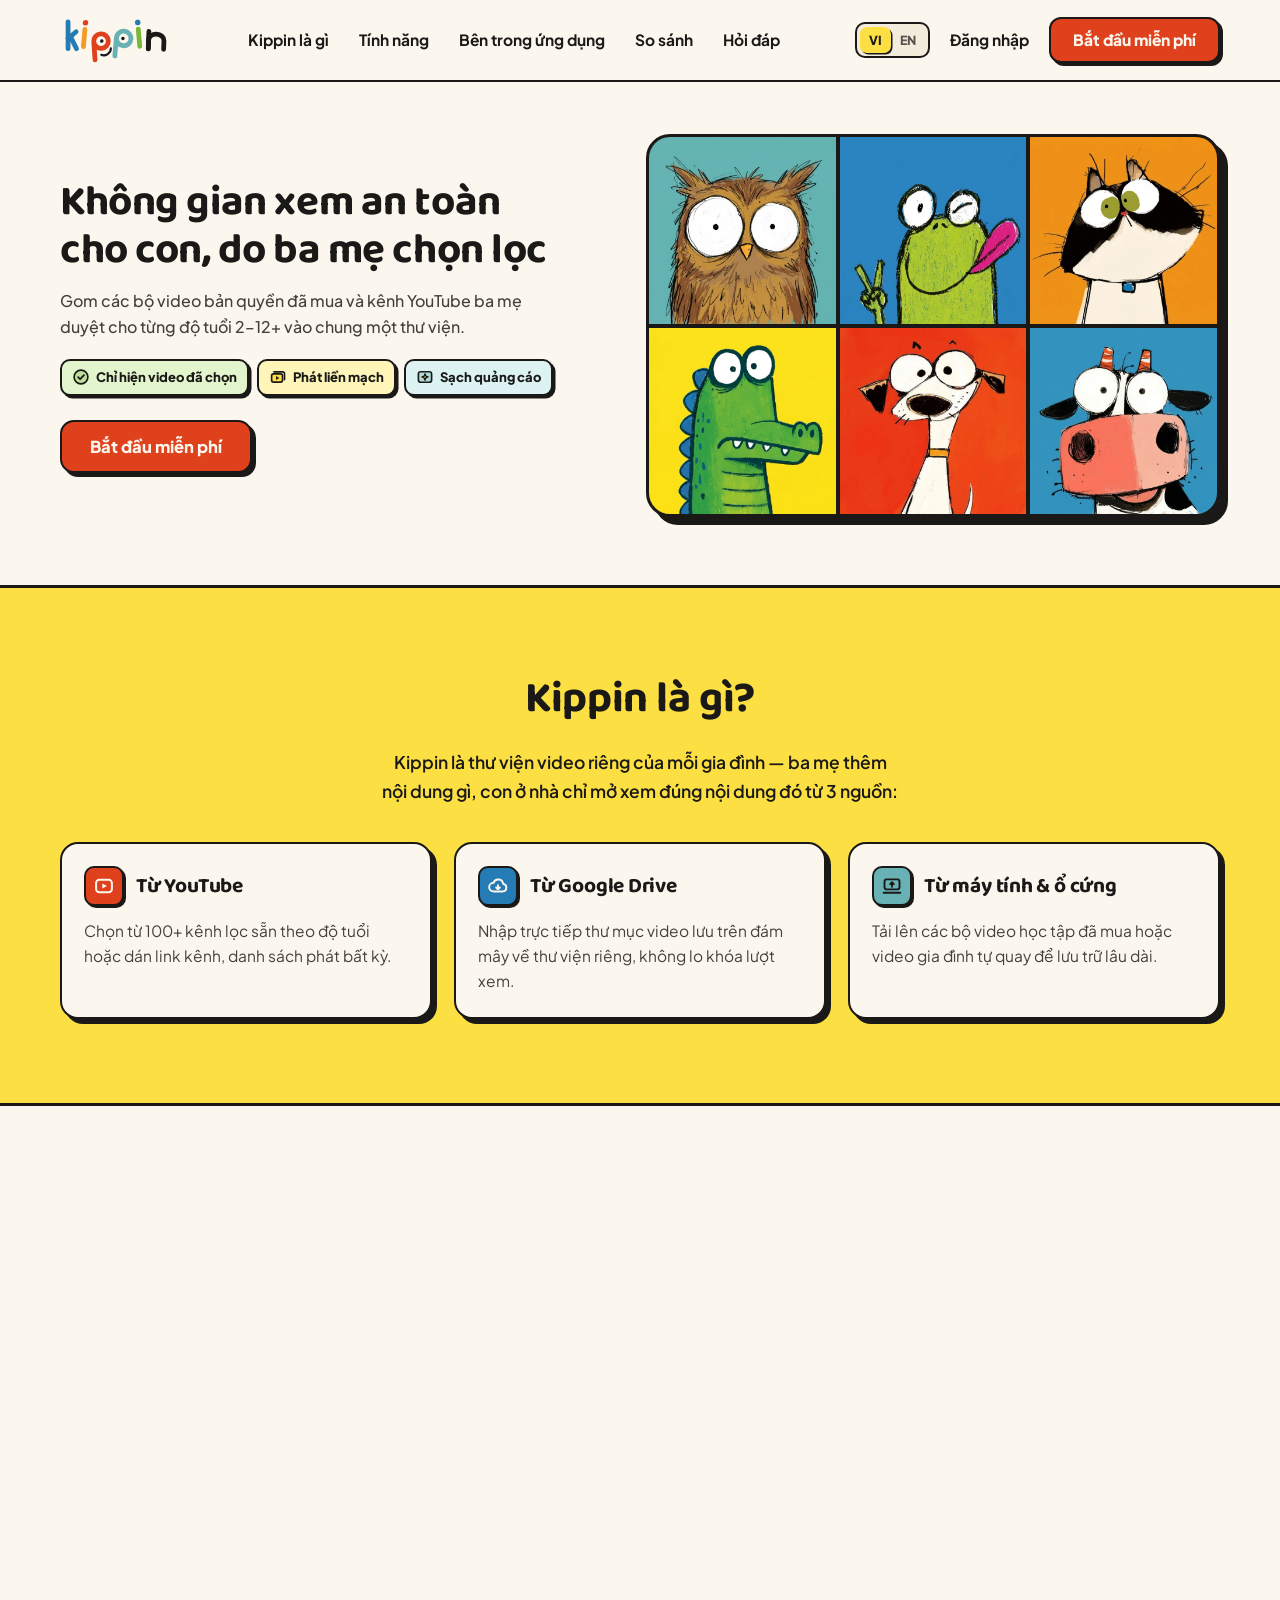
==== crayon/index.html @ aee93ea9 "feat(preview): add /crayon indie oil-pastel & gouache mascot landing exploration" ====
<!doctype html>
<html lang="vi">
<head>
  <meta charset="utf-8" />
  <meta name="viewport" content="width=device-width, initial-scale=1" />
  <title>Kippin — Không gian xem an toàn cho con, do ba mẹ chọn lọc</title>
  <meta
    name="description"
    content="Gom các bộ video bản quyền đã mua và kênh YouTube ba mẹ duyệt cho từng độ tuổi 2–12+ vào một thư viện. Chỉ hiện video đã chọn, phát liền mạch, sạch quảng cáo."
  />
  <meta name="robots" content="noindex, nofollow" />
  <link rel="icon" href="assets/favicon.ico" />
  <link rel="preconnect" href="https://fonts.googleapis.com" />
  <link rel="preconnect" href="https://fonts.gstatic.com" crossorigin />
  <link
    href="https://fonts.googleapis.com/css2?family=Baloo+2:wght@600;700;800&family=Plus+Jakarta+Sans:wght@400;500;600;700;800&display=swap"
    rel="stylesheet"
  />
  <link rel="stylesheet" href="styles.css" />
</head>
<body id="top">
  <!-- ─── Sticky Sketchbook Paper Header ─── -->
  <header class="site-header">
    <div class="container header-inner">
      <a
        href="#top"
        class="brand-link"
        data-i18n-aria="header.homeAria"
        aria-label="Trang chủ Kippin"
      >
        <svg
          xmlns="http://www.w3.org/2000/svg"
          viewBox="-30 -26 584 302"
          role="img"
          aria-label="Kippin"
          width="112"
          height="58"
        >
          <g transform="translate(0,0) rotate(0 34 125)">
            <g class="kippin-hop" style="animation-delay: 0.00s">
              <line x1="12" y1="30" x2="12" y2="170" stroke="#257BB4" stroke-width="25" stroke-linecap="round" />
              <line x1="12" y1="118" x2="54" y2="82" stroke="#257BB4" stroke-width="25" stroke-linecap="round" />
              <line x1="24" y1="106" x2="56" y2="170" stroke="#257BB4" stroke-width="25" stroke-linecap="round" />
            </g>
          </g>
          <g transform="translate(0,-10) rotate(5 96 125)">
            <g transform="translate(84,0)">
              <g class="kippin-hop" style="animation-delay: 0.09s">
                <line x1="12" y1="80" x2="12" y2="170" stroke="#F39A27" stroke-width="25" stroke-linecap="round" />
                <circle cx="12" cy="45" r="14.5" fill="#DE411B" />
              </g>
            </g>
          </g>
          <g transform="translate(0,6) rotate(-4 184 125)">
            <g transform="translate(134,0)">
              <g class="kippin-hop" style="animation-delay: 0.18s">
                <path d="M12,220L12,125A38,38 0 0 1 88,125A38,38 0 0 1 12,125" fill="none" stroke="#DE411B" stroke-width="25" stroke-linecap="round" stroke-linejoin="round" />
                <circle class="kippin-blink" cx="54" cy="125" r="9.2" fill="#1B1918" />
              </g>
            </g>
          </g>
          <g transform="translate(0,-8) rotate(5 302 125)">
            <g transform="translate(252,0)">
              <g class="kippin-hop" style="animation-delay: 0.27s">
                <path d="M12,220L12,125A38,38 0 0 1 88,125A38,38 0 0 1 12,125" fill="none" stroke="#68B2B6" stroke-width="25" stroke-linecap="round" stroke-linejoin="round" />
                <circle class="kippin-blink" cx="46" cy="125" r="9.2" fill="#1B1918" />
              </g>
            </g>
          </g>
          <g class="kippin-hop" style="animation-delay: 0.225s">
            <path d="M184.96,202.11C207.5,211.79 235.67,192.9 235.27,168.38" fill="none" stroke="#1B1918" stroke-width="11" stroke-linecap="round" stroke-linejoin="round" />
          </g>
          <g transform="translate(0,-12) rotate(-5 382 125)">
            <g transform="translate(370,0)">
              <g class="kippin-hop" style="animation-delay: 0.36s">
                <line x1="12" y1="80" x2="12" y2="170" stroke="#78B833" stroke-width="25" stroke-linecap="round" />
                <circle cx="12" cy="45" r="14.5" fill="#257BB4" />
              </g>
            </g>
          </g>
          <g transform="translate(0,2) rotate(2 472 125)">
            <g transform="translate(420,0)">
              <g class="kippin-hop" style="animation-delay: 0.45s">
                <path d="M12,170L12,125A40,33 0 0 1 92,125L92,170" fill="none" stroke="#1B1918" stroke-width="25" stroke-linecap="round" stroke-linejoin="round" />
                <line x1="12" y1="80" x2="12" y2="170" stroke="#1B1918" stroke-width="25" stroke-linecap="round" />
              </g>
            </g>
          </g>
        </svg>
      </a>

      <nav class="desktop-nav" data-i18n-aria="header.navAria" aria-label="Điều hướng chính">
        <a href="#video-showcase" data-i18n="nav.intro">Kippin là gì</a>
        <a href="#features" data-i18n="nav.features">Tính năng</a>
        <a href="#inside-app" data-i18n="nav.inside">Bên trong ứng dụng</a>
        <a href="#compare" data-i18n="nav.compare">So sánh</a>
        <a href="#faq" data-i18n="nav.faq">Hỏi đáp</a>
      </nav>

      <div class="header-actions">
        <div class="lang-switch" role="group" aria-label="Language">
          <button type="button" class="lang-btn is-active" data-lang="vi" aria-pressed="true">VI</button>
          <button type="button" class="lang-btn" data-lang="en" aria-pressed="false">EN</button>
        </div>
        <a href="https://kippin.app/login" class="header-login-link" data-route="/login" data-i18n="header.login">
          Đăng nhập
        </a>
        <a href="https://kippin.app/signup" class="btn btn-vermilion header-cta" data-route="/signup" data-i18n="header.signup">
          Bắt đầu miễn phí
        </a>
        <button
          type="button"
          class="mobile-menu-btn"
          id="mobile-menu-toggle"
          aria-expanded="false"
          aria-controls="mobile-drawer"
          data-i18n-aria="header.menuAria"
          aria-label="Mở menu điều hướng"
        >
          <svg width="26" height="26" viewBox="0 0 24 24" fill="none" stroke="currentColor" stroke-width="2.6" stroke-linecap="round">
            <line x1="4" y1="7" x2="20" y2="7" />
            <line x1="4" y1="12" x2="20" y2="12" />
            <line x1="4" y1="17" x2="20" y2="17" />
          </svg>
        </button>
      </div>
    </div>

    <div class="mobile-drawer" id="mobile-drawer" hidden>
      <nav class="mobile-nav" data-i18n-aria="header.mobileNavAria" aria-label="Menu di động">
        <a href="#video-showcase" data-i18n="nav.intro">Kippin là gì</a>
        <a href="#features" data-i18n="nav.features">Tính năng</a>
        <a href="#inside-app" data-i18n="nav.inside">Bên trong ứng dụng</a>
        <a href="#compare" data-i18n="nav.compare">So sánh</a>
        <a href="#faq" data-i18n="nav.faq">Hỏi đáp</a>
        <a href="https://kippin.app/login" data-route="/login" data-i18n="header.login">Đăng nhập</a>
        <a href="https://kippin.app/signup" class="btn btn-vermilion mobile-cta" data-route="/signup" data-i18n="header.signup">
          Bắt đầu miễn phí
        </a>
      </nav>
    </div>
  </header>

  <main>
    <!-- ─── Section 1: Indie Picture-Book Gouache & Charcoal Hero ─── -->
    <section class="hero-section">
      <div class="container hero-grid">
        <div class="hero-copy">
          <h1 data-i18n="hero.title">Không gian xem an toàn cho&nbsp;con, do ba&nbsp;mẹ chọn&nbsp;lọc</h1>
          <p class="hero-lead" data-i18n="hero.subtitle">
            Gom các bộ video bản quyền đã mua và kênh YouTube ba mẹ duyệt cho từng độ tuổi 2–12+ vào chung một thư viện.
          </p>
          <ul class="hero-guarantees" role="list">
            <li class="hero-guarantee-box pill-lime">
              <svg class="hero-guarantee-icon" width="18" height="18" viewBox="0 0 24 24" fill="none" aria-hidden="true">
                <circle cx="12" cy="12" r="9.2" fill="#78B833" fill-opacity="0.35" stroke="#1B1918" stroke-width="2.2" />
                <path d="M8.2 12.3l2.6 2.6 5.2-5.4" stroke="#1B1918" stroke-width="2.4" stroke-linecap="round" stroke-linejoin="round" />
              </svg>
              <span class="hero-guarantee-text" data-i18n="hero.g1">Chỉ hiện video đã chọn</span>
            </li>
            <li class="hero-guarantee-box pill-yellow">
              <svg class="hero-guarantee-icon" width="18" height="18" viewBox="0 0 24 24" fill="none" aria-hidden="true">
                <path d="M6.5 5.2h12a2.2 2.2 0 0 1 2.2 2.2v8.2" stroke="#1B1918" stroke-width="2.1" stroke-linecap="round" />
                <rect x="3.5" y="7.8" width="14.5" height="11" rx="2.6" fill="#FCE043" stroke="#1B1918" stroke-width="2.2" />
                <polygon points="9.4,10.7 13.8,13.3 9.4,15.9" fill="#1B1918" />
              </svg>
              <span class="hero-guarantee-text" data-i18n="hero.g2">Phát liền mạch</span>
            </li>
            <li class="hero-guarantee-box pill-teal">
              <svg class="hero-guarantee-icon" width="18" height="18" viewBox="0 0 24 24" fill="none" aria-hidden="true">
                <rect x="3.2" y="5" width="17.6" height="14" rx="3" fill="#68B2B6" fill-opacity="0.38" stroke="#1B1918" stroke-width="2.2" />
                <path d="M12 7.8l1.15 2.95 2.95 1.15-2.95 1.15L12 16.2l-1.15-2.95L7.9 12l2.95-1.15z" fill="#FCE043" stroke="#1B1918" stroke-width="1.8" stroke-linejoin="round" />
              </svg>
              <span class="hero-guarantee-text" data-i18n="hero.g3">Sạch quảng cáo</span>
            </li>
          </ul>
          <div class="hero-cta-row">
            <a href="https://kippin.app/signup" class="btn btn-vermilion btn-lg" data-route="/signup" data-i18n="hero.primaryCta">
              Bắt đầu miễn phí
            </a>
          </div>
        </div>

        <div class="hero-mosaic-wrap">
          <div class="hero-mosaic" role="img" aria-label="Sáu nhân vật thú ngộ nghĩnh gồm cú, ếch, mèo, cá sấu, chó và bò vẽ nét sáp dầu trên các ô màu gouache rực rỡ" data-i18n-aria="hero.imgAlt">
            <div class="mosaic-cell cell-teal">
              <img src="assets/hero-6-owl.webp" alt="" width="640" height="640" decoding="async" />
            </div>
            <div class="mosaic-cell cell-cobalt">
              <img src="assets/hero-3-frog.webp" alt="" width="640" height="640" fetchpriority="high" decoding="async" />
            </div>
            <div class="mosaic-cell cell-orange">
              <img src="assets/hero-2-cat.webp" alt="" width="640" height="640" decoding="async" />
            </div>
            <div class="mosaic-cell cell-yellow">
              <img src="assets/hero-1-croc.webp" alt="" width="640" height="640" fetchpriority="high" decoding="async" />
            </div>
            <div class="mosaic-cell cell-vermilion">
              <img src="assets/hero-4-dog.webp" alt="" width="640" height="640" decoding="async" />
            </div>
            <div class="mosaic-cell cell-cerulean">
              <img src="assets/hero-5-cow.webp" alt="" width="640" height="640" decoding="async" />
            </div>
          </div>
        </div>
      </div>
    </section>

    <!-- ─── Section 2: "Kippin là gì?" (Canary Gouache Poster Band #FCE043 + 3 Input Sources) ─── -->
    <section class="showcase-band" id="video-showcase">
      <div class="container">
        <div class="what-block">
          <div class="what-header">
            <h2 class="what-heading" data-i18n="what.title">Kippin là gì?</h2>
            <p class="what-lead" data-i18n="what.lead">
              Kippin là thư viện video riêng của mỗi gia đình — ba mẹ thêm nội dung gì, con ở nhà chỉ mở xem đúng nội dung đó từ 3 nguồn:
            </p>
          </div>

          <div class="what-sources-grid">
            <article class="what-source-card">
              <div class="what-source-head">
                <span class="what-source-icon icon-vermilion" aria-hidden="true">
                  <svg width="20" height="20" viewBox="0 0 24 24" fill="none" stroke="currentColor" stroke-width="2.4" stroke-linecap="round" stroke-linejoin="round">
                    <rect x="2.5" y="4.5" width="19" height="15" rx="4" />
                    <polygon points="10 9 15.5 12 10 15" fill="currentColor" stroke="none" />
                  </svg>
                </span>
                <h3 data-i18n="what.s1Title">Từ YouTube</h3>
              </div>
              <p data-i18n="what.s1Body">
                Chọn từ 100+ kênh lọc sẵn theo độ tuổi hoặc dán link kênh, danh sách phát bất kỳ.
              </p>
            </article>

            <article class="what-source-card">
              <div class="what-source-head">
                <span class="what-source-icon icon-cobalt" aria-hidden="true">
                  <svg width="20" height="20" viewBox="0 0 24 24" fill="none" stroke="currentColor" stroke-width="2.3" stroke-linecap="round" stroke-linejoin="round">
                    <path d="M6.5 18.5h11a4.5 4.5 0 0 0 .7-8.94A6 6 0 0 0 6.6 8.2 4.5 4.5 0 0 0 6.5 18.5z" />
                    <path d="M12 11v5m0 0-2.2-2.2M12 16l2.2-2.2" />
                  </svg>
                </span>
                <h3 data-i18n="what.s2Title">Từ Google Drive</h3>
              </div>
              <p data-i18n="what.s2Body">
                Nhập trực tiếp thư mục video lưu trên đám mây về thư viện riêng, không lo khóa lượt xem.
              </p>
            </article>

            <article class="what-source-card">
              <div class="what-source-head">
                <span class="what-source-icon icon-teal" aria-hidden="true">
                  <svg width="20" height="20" viewBox="0 0 24 24" fill="none" stroke="currentColor" stroke-width="2.3" stroke-linecap="round" stroke-linejoin="round">
                    <rect x="3" y="4" width="18" height="12" rx="2.5" />
                    <line x1="2" y1="20" x2="22" y2="20" />
                    <path d="M12 13V7.5m0 0-2.2 2.2M12 7.5l2.2 2.2" />
                  </svg>
                </span>
                <h3 data-i18n="what.s3Title">Từ máy tính &amp; ổ cứng</h3>
              </div>
              <p data-i18n="what.s3Body">
                Tải lên các bộ video học tập đã mua hoặc video gia đình tự quay để lưu trữ lâu dài.
              </p>
            </article>
          </div>
        </div>
      </div>
    </section>

    <!-- ─── Section 3: 3 Core Capability Pillars (100% Crayon/Gouache Mascot Scenes — Zero Real-Person Photos) ─── -->
    <section class="features-world deferred-section" id="features">
      <div class="container">
        <div class="section-intro">
          <h2 data-i18n="features.heading">Cách Kippin vận hành mỗi ngày</h2>
          <p data-i18n="features.subheading">
            Tổ chức gọn một lần cho ba mẹ, mở xem đơn giản cho con.
          </p>
        </div>

        <!-- Row 1: Unified Season/Episode Library + Seamless Series Playback + Folder Sharing -->
        <div class="z-row">
          <div class="z-copy">
            <span class="feature-num stamp-teal" aria-hidden="true">01</span>
            <h3 data-i18n="features.r1Title">Tự động xếp theo Mùa, Tập và phát liền mạch từng bộ</h3>
            <p data-i18n="features.r1Body">
              Video từ cả ba nguồn được gom vào thư viện riêng có ảnh bìa, chia rõ từng bộ theo Mùa và Tập để tự mở bài kế tiếp và nhớ vị trí đang xem dở. Ba mẹ cũng có thể chia sẻ riêng từng thư mục cho người thân hoặc gia đình bạn bè qua liên kết.
            </p>
          </div>
          <div class="z-visual">
            <div class="crayon-frame tilt-left frame-teal">
              <img
                src="assets/feat-1-series.webp"
                alt="Minh họa cá sấu xanh và mèo nhị thể xếp gọn các cuốn băng tập phim màu sắc theo thứ tự trên nền xanh ngọc"
                data-i18n-alt="features.r1Alt"
                width="1000"
                height="750"
                loading="lazy"
                decoding="async"
              />
            </div>
          </div>
        </div>

        <!-- Row 2: Standalone Smart TV & iPad App -->
        <div class="z-row z-row-reverse">
          <div class="z-copy">
            <span class="feature-num stamp-orange" aria-hidden="true">02</span>
            <h3 data-i18n="features.r2Title">Ứng dụng độc lập trên Smart TV để con tự mở ở nhà</h3>
            <p data-i18n="features.r2Body">
              Cài trực tiếp trên Android TV, Google TV và iPad để con ngồi xa chọn tập bằng điều khiển. Không dùng chung ứng dụng YouTube người lớn, không cần ông bà mở máy tính hộ.
            </p>
          </div>
          <div class="z-visual">
            <div class="crayon-frame tilt-right frame-orange">
              <img
                src="assets/feat-2-smart-tv.webp"
                alt="Minh họa chú chó tai cụp và ếch xanh ngồi trên ghế sofa bấm điều khiển mở chương trình tên lửa vũ trụ trên Smart TV màn hình phẳng"
                data-i18n-alt="features.r2Alt"
                width="1000"
                height="750"
                loading="lazy"
                decoding="async"
              />
            </div>
          </div>
        </div>

        <!-- Row 3: Separate Age-Matched Profiles & Remote Watch Log -->
        <div class="z-row">
          <div class="z-copy">
            <span class="feature-num stamp-yellow" aria-hidden="true">03</span>
            <h3 data-i18n="features.r3Title">Tách hồ sơ theo độ tuổi và xem nhật ký từ xa</h3>
            <p data-i18n="features.r3Body">
              Mỗi anh chị em có hồ sơ riêng, chỉ hiển thị đúng kênh và bộ video được gán. Phụ huynh khóa cài đặt bằng mã PIN và xem lịch sử từng tập con đã mở ngay trên điện thoại.
            </p>
          </div>
          <div class="z-visual">
            <div class="crayon-frame tilt-left frame-yellow">
              <img
                src="assets/feat-3-profiles.webp"
                alt="Minh họa bò sữa, mèo nhị thể và cú nhỏ ở các lứa tuổi khác nhau cầm bảng hồ sơ riêng trên nền vàng chanh"
                data-i18n-alt="features.r3Alt"
                width="1000"
                height="750"
                loading="lazy"
                decoding="async"
              />
            </div>
          </div>
        </div>
      </div>
    </section>

    <!-- ─── Section 4: "Bên trong ứng dụng Kippin" (6 Real Bilingual UI Screens + Click-to-Zoom Lightbox Gallery) ─── -->
    <section class="inside-world deferred-section" id="inside-app">
      <div class="container inside-header">
        <h2 data-i18n="inside.heading">Bên trong ứng dụng Kippin</h2>
        <p data-i18n="inside.subheading">
          Bấm vào từng ảnh để phóng to giao diện dành cho con và trang quản lý của ba mẹ.
        </p>
      </div>

      <div class="inside-grid" role="group" aria-label="Hình ảnh giao diện thực tế bên trong ứng dụng Kippin" data-i18n-aria="inside.galleryAria">
        <!-- Screen 1: Kid's Home -->
        <figure class="app-shot">
          <button type="button" class="app-shot-btn" data-gallery-open="0" data-i18n-aria="inside.s1OpenAria" aria-label="Phóng to ảnh Trang chủ của con">
            <img
              src="assets/vi/screen-1.webp"
              data-ui-screen="1"
              alt="Trang chủ của con với các kênh đã duyệt và 4 video đang xem dở trong mục Xem tiếp"
              data-i18n-alt="inside.s1Alt"
              width="1440"
              height="900"
              loading="lazy"
              decoding="async"
            />
            <span class="shot-zoom-pill" aria-hidden="true">
              <svg width="16" height="16" viewBox="0 0 24 24" fill="none" stroke="currentColor" stroke-width="2.6" stroke-linecap="round" stroke-linejoin="round">
                <circle cx="11" cy="11" r="7" />
                <line x1="21" y1="21" x2="16.65" y2="16.65" />
                <line x1="11" y1="8" x2="11" y2="14" />
                <line x1="8" y1="11" x2="14" y2="11" />
              </svg>
            </span>
          </button>
          <figcaption data-i18n="inside.s1Cap">Trang chủ của con — Kênh đã duyệt và mục Xem tiếp</figcaption>
        </figure>

        <!-- Screen 2: Parent Manage Channels -->
        <figure class="app-shot">
          <button type="button" class="app-shot-btn" data-gallery-open="1" data-i18n-aria="inside.s2OpenAria" aria-label="Phóng to ảnh Quản lý kênh">
            <img
              src="assets/vi/screen-2.webp"
              data-ui-screen="2"
              alt="Trang Quản lý kênh hiển thị chung các bộ video tải lên, nút Chia sẻ thư mục, kênh YouTube và hồ sơ từng bé"
              data-i18n-alt="inside.s2Alt"
              width="1440"
              height="900"
              loading="lazy"
              decoding="async"
            />
            <span class="shot-zoom-pill" aria-hidden="true">
              <svg width="16" height="16" viewBox="0 0 24 24" fill="none" stroke="currentColor" stroke-width="2.6" stroke-linecap="round" stroke-linejoin="round">
                <circle cx="11" cy="11" r="7" />
                <line x1="21" y1="21" x2="16.65" y2="16.65" />
                <line x1="11" y1="8" x2="11" y2="14" />
                <line x1="8" y1="11" x2="14" y2="11" />
              </svg>
            </span>
          </button>
          <figcaption data-i18n="inside.s2Cap">Quản lý kênh — Quản lý bộ video tải lên, kênh YouTube và chia sẻ thư mục</figcaption>
        </figure>

        <!-- Screen 3: Clean 2-Column Series Player -->
        <figure class="app-shot">
          <button type="button" class="app-shot-btn" data-gallery-open="2" data-i18n-aria="inside.s3OpenAria" aria-label="Phóng to ảnh Trình phát video theo tập">
            <img
              src="assets/vi/screen-3.webp"
              data-ui-screen="3"
              alt="Trình phát video 2 cột hiển thị đếm ngược chuyển sang Tập 02 và danh sách Tập 02 đến Tập 06 cùng bộ ở cột bên phải"
              data-i18n-alt="inside.s3Alt"
              width="1440"
              height="900"
              loading="lazy"
              decoding="async"
            />
            <span class="shot-zoom-pill" aria-hidden="true">
              <svg width="16" height="16" viewBox="0 0 24 24" fill="none" stroke="currentColor" stroke-width="2.6" stroke-linecap="round" stroke-linejoin="round">
                <circle cx="11" cy="11" r="7" />
                <line x1="21" y1="21" x2="16.65" y2="16.65" />
                <line x1="11" y1="8" x2="11" y2="14" />
                <line x1="8" y1="11" x2="14" y2="11" />
              </svg>
            </span>
          </button>
          <figcaption data-i18n="inside.s3Cap">Trình phát video — Tự mở tập kế tiếp cùng bộ, không gợi ý kênh lạ</figcaption>
        </figure>

        <!-- Screen 4: Multi-Age Profile Switcher + Parent PIN -->
        <figure class="app-shot">
          <button type="button" class="app-shot-btn" data-gallery-open="3" data-i18n-aria="inside.s4OpenAria" aria-label="Phóng to ảnh Màn hình chọn hồ sơ">
            <img
              src="assets/vi/screen-4.webp"
              data-ui-screen="4"
              alt="Màn hình chọn hồ sơ riêng theo từng độ tuổi 4t, 7t, 10t, 12t và mục Phụ huynh có khóa PIN"
              data-i18n-alt="inside.s4Alt"
              width="1440"
              height="900"
              loading="lazy"
              decoding="async"
            />
            <span class="shot-zoom-pill" aria-hidden="true">
              <svg width="16" height="16" viewBox="0 0 24 24" fill="none" stroke="currentColor" stroke-width="2.6" stroke-linecap="round" stroke-linejoin="round">
                <circle cx="11" cy="11" r="7" />
                <line x1="21" y1="21" x2="16.65" y2="16.65" />
                <line x1="11" y1="8" x2="11" y2="14" />
                <line x1="8" y1="11" x2="14" y2="11" />
              </svg>
            </span>
          </button>
          <figcaption data-i18n="inside.s4Cap">Chọn hồ sơ — Tách riêng nội dung theo tuổi, khóa cài đặt bằng PIN</figcaption>
        </figure>

        <!-- Screen 5: 100+ Curated Channels & Paste YouTube URL -->
        <figure class="app-shot">
          <button type="button" class="app-shot-btn" data-gallery-open="4" data-i18n-aria="inside.s5OpenAria" aria-label="Phóng to ảnh Thêm kênh từ danh mục gợi ý">
            <img
              src="assets/vi/screen-5.webp"
              data-ui-screen="5"
              alt="Giao diện Thêm kênh với danh mục 108 kênh thiếu nhi chọn lọc theo độ tuổi 2–4, 5–7, 8–10, 11+ và ô dán link YouTube"
              data-i18n-alt="inside.s5Alt"
              width="1440"
              height="900"
              loading="lazy"
              decoding="async"
            />
            <span class="shot-zoom-pill" aria-hidden="true">
              <svg width="16" height="16" viewBox="0 0 24 24" fill="none" stroke="currentColor" stroke-width="2.6" stroke-linecap="round" stroke-linejoin="round">
                <circle cx="11" cy="11" r="7" />
                <line x1="21" y1="21" x2="16.65" y2="16.65" />
                <line x1="11" y1="8" x2="11" y2="14" />
                <line x1="8" y1="11" x2="14" y2="11" />
              </svg>
            </span>
          </button>
          <figcaption data-i18n="inside.s5Cap">Thêm kênh — Chọn từ 100+ kênh gợi ý theo tuổi hoặc dán link YouTube</figcaption>
        </figure>

        <!-- Screen 6: Parent Watch Activity Log -->
        <figure class="app-shot">
          <button type="button" class="app-shot-btn" data-gallery-open="5" data-i18n-aria="inside.s6OpenAria" aria-label="Phóng to ảnh Nhật ký xem video">
            <img
              src="assets/vi/screen-6.webp"
              data-ui-screen="6"
              alt="Nhật ký xem video chi tiết từng tập phim và thời lượng xem của mỗi hồ sơ con"
              data-i18n-alt="inside.s6Alt"
              width="1440"
              height="900"
              loading="lazy"
              decoding="async"
            />
            <span class="shot-zoom-pill" aria-hidden="true">
              <svg width="16" height="16" viewBox="0 0 24 24" fill="none" stroke="currentColor" stroke-width="2.6" stroke-linecap="round" stroke-linejoin="round">
                <circle cx="11" cy="11" r="7" />
                <line x1="21" y1="21" x2="16.65" y2="16.65" />
                <line x1="11" y1="8" x2="11" y2="14" />
                <line x1="8" y1="11" x2="14" y2="11" />
              </svg>
            </span>
          </button>
          <figcaption data-i18n="inside.s6Cap">Nhật ký xem — Theo dõi từng tập và thời lượng xem của mỗi con</figcaption>
        </figure>
      </div>
    </section>

    <!-- ─── Section 5: 3-Column Comparison (Kippin vs YouTube thường vs Google Drive) ─── -->
    <section class="compare-world deferred-section" id="compare">
      <div class="container">
        <div class="section-intro">
          <h2 id="compare-heading" data-i18n="compare.heading">Kippin khác gì so với YouTube và Google Drive?</h2>
          <p data-i18n="compare.subheading">
            Kết hợp danh mục kênh chọn lọc từ YouTube với kho lưu trữ bộ video bản quyền của gia đình trong một ứng dụng duy nhất.
          </p>
        </div>

        <div
          class="compare-card"
          tabindex="0"
          role="region"
          aria-labelledby="compare-heading"
        >
          <table class="compare-table" id="compare-table">
            <thead>
              <tr>
                <th scope="col" data-i18n="compare.colFeature">Nhu cầu thực tế</th>
                <th scope="col" class="col-kippin">Kippin</th>
                <th scope="col" data-i18n="compare.colYt">YouTube thường</th>
                <th scope="col" data-i18n="compare.colDrive">Mở từ Google Drive</th>
              </tr>
            </thead>
            <tbody>
              <tr>
                <th scope="row" data-i18n="compare.r1Label">Gom kênh YouTube &amp; bộ video bản quyền đã mua</th>
                <td class="col-kippin">
                  <div class="kippin-cell">
                    <span class="check-dot" aria-hidden="true">✓</span>
                    <span data-i18n="compare.r1Kippin">Chung một thư viện video có ảnh bìa trực quan</span>
                  </div>
                </td>
                <td data-i18n="compare.r1Yt">Không tải được bộ video bản quyền lên dùng riêng</td>
                <td data-i18n="compare.r1Drive">Chỉ mở file lưu sẵn, không gom được kênh YouTube</td>
              </tr>
              <tr>
                <th scope="row" data-i18n="compare.r2Label">Phát các bộ video bản quyền đã mua</th>
                <td class="col-kippin">
                  <div class="kippin-cell">
                    <span class="check-dot" aria-hidden="true">✓</span>
                    <span data-i18n="compare.r2Kippin">Từng bộ chia Mùa/Tập, không nghẽn lượt xem, chia sẻ thư mục qua liên kết</span>
                  </div>
                </td>
                <td data-i18n="compare.r2Yt">Không có thư viện lưu trữ riêng cho gia đình</td>
                <td data-i18n="compare.r2Drive">Tên file rời rạc khó chọn; hay báo lỗi vượt quá lượt xem</td>
              </tr>
              <tr>
                <th scope="row" data-i18n="compare.r3Label">Kiểm soát thuật toán, Shorts &amp; Quảng cáo</th>
                <td class="col-kippin">
                  <div class="kippin-cell">
                    <span class="check-dot" aria-hidden="true">✓</span>
                    <span data-i18n="compare.r3Kippin">100% kênh ba mẹ duyệt (100+ kênh 2–12+ tuổi), 0 Shorts, 0 quảng cáo</span>
                  </div>
                </td>
                <td data-i18n="compare.r3Yt">Tự gợi ý kênh lạ, luồng lướt Shorts liên tục &amp; chèn quảng cáo</td>
                <td data-i18n="compare.r3Drive">Không quảng cáo nhưng không có thư viện kênh theo độ tuổi</td>
              </tr>
              <tr>
                <th scope="row" data-i18n="compare.r4Label">Giữ mạch tập dài kỳ</th>
                <td class="col-kippin">
                  <div class="kippin-cell">
                    <span class="check-dot" aria-hidden="true">✓</span>
                    <span data-i18n="compare.r4Kippin">Tự chuyển đúng tập kế tiếp cùng bộ &amp; nhớ chính xác đoạn xem dở</span>
                  </div>
                </td>
                <td data-i18n="compare.r4Yt">Dễ tự chuyển sang kênh khác ngoài bộ đang học</td>
                <td data-i18n="compare.r4Drive">Hết 1 file là dừng, không nhớ vị trí đang xem dở</td>
              </tr>
              <tr>
                <th scope="row" data-i18n="compare.r5Label">Xem trên Smart TV phòng khách</th>
                <td class="col-kippin">
                  <div class="kippin-cell">
                    <span class="check-dot" aria-hidden="true">✓</span>
                    <span data-i18n="compare.r5Kippin">App Smart TV độc lập, bấm dễ bằng remote, không cần đăng nhập Google</span>
                  </div>
                </td>
                <td data-i18n="compare.r5Yt">Dùng chung app người lớn (Google đã ngừng app TV riêng từ 07/2024)</td>
                <td data-i18n="compare.r5Drive">Không có thư viện chọn tập cho trẻ trên TV</td>
              </tr>
            </tbody>
          </table>
        </div>
      </div>
    </section>

    <!-- ─── Section 6: Cobalt Gouache Trust & Safety Band (#257BB4) ─── -->
    <section class="cobalt-band deferred-section" id="safety-band">
      <div class="container">
        <h2 data-i18n="safety.heading">An tâm trọn vẹn trong từng khung hình</h2>
        <p class="cobalt-sub" data-i18n="safety.subheading">
          Không quảng cáo ẩn, không bán dữ liệu hành vi, không thuật toán kéo dài giờ xem.
        </p>

        <div class="seals-row">
          <div class="seal-badge">
            <div class="seal-inner seal-yellow">
              <strong class="seal-big" data-i18n="safety.s1Big">100%</strong>
              <span class="seal-label" data-i18n="safety.s1Label">Nội dung ba mẹ chọn</span>
            </div>
          </div>
          <div class="seal-badge">
            <div class="seal-inner seal-orange">
              <strong class="seal-big" data-i18n="safety.s2Big">0</strong>
              <span class="seal-label" data-i18n="safety.s2Label">Video ngắn Shorts</span>
            </div>
          </div>
          <div class="seal-badge">
            <div class="seal-inner seal-teal">
              <strong class="seal-big" data-i18n="safety.s3Big">0</strong>
              <span class="seal-label" data-i18n="safety.s3Label">Quảng cáo xen ngang</span>
            </div>
          </div>
          <div class="seal-badge">
            <div class="seal-inner seal-vermilion">
              <strong class="seal-big" data-i18n="safety.s4Big">0</strong>
              <span class="seal-label" data-i18n="safety.s4Label">Gợi ý từ kênh lạ</span>
            </div>
          </div>
        </div>
      </div>
    </section>

    <!-- ─── Section 7: Concise Parent FAQ Accordion (6 Pain-Point FAQs) ─── -->
    <section class="faq-world deferred-section" id="faq">
      <div class="container faq-container">
        <h2 data-i18n="faq.heading">Câu hỏi thường gặp</h2>

        <div class="faq-list">
          <details class="faq-item" name="kippin-faq" open>
            <summary>
              <span data-i18n="faq.q1">Ba mẹ thêm nội dung cho con bằng những cách nào?</span>
              <span class="faq-chevron-pill" aria-hidden="true">
                <svg class="faq-chevron" width="18" height="18" viewBox="0 0 24 24" fill="none" stroke="currentColor" stroke-width="2.8" stroke-linecap="round" stroke-linejoin="round"><polyline points="6 9 12 15 18 9" /></svg>
              </span>
            </summary>
            <div class="faq-answer">
              <p data-i18n="faq.a1">
                Có 3 nguồn: chọn từ 100+ kênh YouTube lọc sẵn theo tuổi (hoặc dán link kênh, danh sách phát bất kỳ), nhập thư mục video từ Google Drive, hoặc tải file trực tiếp từ máy tính và ổ cứng.
              </p>
            </div>
          </details>

          <details class="faq-item" name="kippin-faq">
            <summary>
              <span data-i18n="faq.q2">Đưa bộ video bản quyền đang lưu trên Google Drive lên Kippin có lợi gì?</span>
              <span class="faq-chevron-pill" aria-hidden="true">
                <svg class="faq-chevron" width="18" height="18" viewBox="0 0 24 24" fill="none" stroke="currentColor" stroke-width="2.8" stroke-linecap="round" stroke-linejoin="round"><polyline points="6 9 12 15 18 9" /></svg>
              </span>
            </summary>
            <div class="faq-answer">
              <p data-i18n="faq.a2">
                Các file rời rạc được gom thành từng bộ có ảnh bìa chia theo Mùa và Tập, tự mở tập tiếp theo, nhớ vị trí xem dở và phát trên Smart TV không bị khóa lượt xem. Ba mẹ cũng có thể chia sẻ riêng từng thư mục cho người thân hoặc gia đình bạn bè qua liên kết.
              </p>
            </div>
          </details>

          <details class="faq-item" name="kippin-faq">
            <summary>
              <span data-i18n="faq.q3">Con lớn 8–12+ tuổi có kênh phù hợp không hay chỉ dành cho bé mầm non?</span>
              <span class="faq-chevron-pill" aria-hidden="true">
                <svg class="faq-chevron" width="18" height="18" viewBox="0 0 24 24" fill="none" stroke="currentColor" stroke-width="2.8" stroke-linecap="round" stroke-linejoin="round"><polyline points="6 9 12 15 18 9" /></svg>
              </span>
            </summary>
            <div class="faq-answer">
              <p data-i18n="faq.a3">
                Danh mục gợi ý có nhóm riêng cho lứa tuổi 8–10 và 11+ với nhiều kênh khoa học, vũ trụ, lịch sử, toán và hội họa như TED-Ed, Kurzgesagt, Mark Rober, Nat Geo Kids, SciShow Kids, Art for Kids Hub, VTV7... cùng bất kỳ kênh chuyên sâu nào ba mẹ tự dán link thêm.
              </p>
            </div>
          </details>

          <details class="faq-item" name="kippin-faq">
            <summary>
              <span data-i18n="faq.q4">Vì sao con dễ dừng xem đúng giờ hơn so với khi mở YouTube thường?</span>
              <span class="faq-chevron-pill" aria-hidden="true">
                <svg class="faq-chevron" width="18" height="18" viewBox="0 0 24 24" fill="none" stroke="currentColor" stroke-width="2.8" stroke-linecap="round" stroke-linejoin="round"><polyline points="6 9 12 15 18 9" /></svg>
              </span>
            </summary>
            <div class="faq-answer">
              <p data-i18n="faq.a4">
                Kippin loại bỏ luồng lướt Shorts vô tận, quảng cáo chen ngang và các đề xuất giật gân cuối video — chỉ giữ mạch tập trong bộ đang xem nên con không bị cuốn sang hàng chục video ngoài ý muốn.
              </p>
            </div>
          </details>

          <details class="faq-item" name="kippin-faq">
            <summary>
              <span data-i18n="faq.q5">Mở Kippin trên Smart TV phòng khách như thế nào?</span>
              <span class="faq-chevron-pill" aria-hidden="true">
                <svg class="faq-chevron" width="18" height="18" viewBox="0 0 24 24" fill="none" stroke="currentColor" stroke-width="2.8" stroke-linecap="round" stroke-linejoin="round"><polyline points="6 9 12 15 18 9" /></svg>
              </span>
            </summary>
            <div class="faq-answer">
              <p data-i18n="faq.a5">
                Ba mẹ tải ứng dụng Kippin trên Android TV hoặc Google TV (Sony, TCL, Xiaomi, Casper, Chromecast) rồi liên kết nhanh bằng điện thoại — thư viện video của từng con sẽ đồng bộ lên TV mà không cần đăng nhập tài khoản Google cá nhân.
              </p>
            </div>
          </details>

          <details class="faq-item" name="kippin-faq">
            <summary>
              <span data-i18n="faq.q6">Con có tự tìm kiếm sang kênh lạ ngoài danh sách đã duyệt được không?</span>
              <span class="faq-chevron-pill" aria-hidden="true">
                <svg class="faq-chevron" width="18" height="18" viewBox="0 0 24 24" fill="none" stroke="currentColor" stroke-width="2.8" stroke-linecap="round" stroke-linejoin="round"><polyline points="6 9 12 15 18 9" /></svg>
              </span>
            </summary>
            <div class="faq-answer">
              <p data-i18n="faq.a6">
                Không. Ô tìm kiếm trên Kippin chỉ trả kết quả nằm trong những kênh và bộ video mà ba mẹ đã gán riêng cho hồ sơ của bé đó.
              </p>
            </div>
          </details>
        </div>
      </div>
    </section>

    <!-- ─── Section 8: Closing Gouache Poster Strip with Quirky Mascot Stamps ─── -->
    <section class="closing-strip">
      <div class="container closing-wrap">
        <div class="closing-stamp closing-stamp-left" aria-hidden="true">
          <img src="assets/hero-3-frog.webp" alt="" width="640" height="640" loading="lazy" decoding="async" />
        </div>

        <div class="closing-card">
          <h2 data-i18n="closing.heading">Tạo thư viện video riêng cho con chỉ trong vài phút</h2>
          <p data-i18n="closing.subtitle">
            Tải bộ video bản quyền của gia đình và chọn những kênh đầu tiên hợp độ tuổi của con.
          </p>
          <div class="closing-actions">
            <a href="https://kippin.app/signup" class="btn btn-vermilion btn-lg" data-route="/signup" data-i18n="closing.primaryCta">
              Bắt đầu miễn phí
            </a>
          </div>
        </div>

        <div class="closing-stamp closing-stamp-right" aria-hidden="true">
          <img src="assets/hero-5-cow.webp" alt="" width="640" height="640" loading="lazy" decoding="async" />
        </div>
      </div>
    </section>
  </main>

  <!-- ─── Deep Charcoal Ink Footer (#1B1918) ─── -->
  <footer class="site-footer">
    <div class="container footer-grid">
      <div class="footer-brand">
        <a href="#top" class="footer-logo-link" aria-label="Kippin">
          <svg
            xmlns="http://www.w3.org/2000/svg"
            viewBox="-30 -26 584 302"
            role="img"
            aria-label="Kippin"
            width="108"
            height="56"
          >
            <g transform="translate(0,0) rotate(0 34 125)">
              <line x1="12" y1="30" x2="12" y2="170" stroke="#FBF7EE" stroke-width="24" stroke-linecap="round" />
              <line x1="12" y1="118" x2="54" y2="82" stroke="#FBF7EE" stroke-width="24" stroke-linecap="round" />
              <line x1="24" y1="106" x2="56" y2="170" stroke="#FBF7EE" stroke-width="24" stroke-linecap="round" />
            </g>
            <g transform="translate(0,-10) rotate(5 96 125)">
              <g transform="translate(84,0)">
                <line x1="12" y1="80" x2="12" y2="170" stroke="#FCE043" stroke-width="24" stroke-linecap="round" />
                <circle cx="12" cy="45" r="13.92" fill="#DE411B" />
              </g>
            </g>
            <g transform="translate(0,6) rotate(-4 184 125)">
              <g transform="translate(134,0)">
                <path d="M12,220L12,125A38,38 0 0 1 88,125A38,38 0 0 1 12,125" fill="none" stroke="#DE411B" stroke-width="24" stroke-linecap="round" stroke-linejoin="round" />
                <circle cx="54" cy="125" r="8.84" fill="#FBF7EE" />
              </g>
            </g>
            <g transform="translate(0,-8) rotate(5 302 125)">
              <g transform="translate(252,0)">
                <path d="M12,220L12,125A38,38 0 0 1 88,125A38,38 0 0 1 12,125" fill="none" stroke="#68B2B6" stroke-width="24" stroke-linecap="round" stroke-linejoin="round" />
                <circle cx="46" cy="125" r="8.84" fill="#FBF7EE" />
              </g>
            </g>
            <path d="M184.96,202.11C207.5,211.79 235.67,192.9 235.27,168.38" fill="none" stroke="#FCE043" stroke-width="10" stroke-linecap="round" stroke-linejoin="round" />
            <g transform="translate(0,-12) rotate(-5 382 125)">
              <g transform="translate(370,0)">
                <line x1="12" y1="80" x2="12" y2="170" stroke="#78B833" stroke-width="24" stroke-linecap="round" />
                <circle cx="12" cy="45" r="13.92" fill="#FCE043" />
              </g>
            </g>
            <g transform="translate(0,2) rotate(2 472 125)">
              <g transform="translate(420,0)">
                <path d="M12,170L12,125A40,33 0 0 1 92,125L92,170" fill="none" stroke="#FBF7EE" stroke-width="24" stroke-linecap="round" stroke-linejoin="round" />
                <line x1="12" y1="80" x2="12" y2="170" stroke="#FBF7EE" stroke-width="24" stroke-linecap="round" />
              </g>
            </g>
          </svg>
        </a>
        <p class="footer-tagline" data-i18n="footer.tagline">
          Không gian xem an toàn cho con, do ba mẹ chọn lọc mỗi ngày.
        </p>
      </div>

      <div class="footer-col">
        <h3 data-i18n="footer.colExplore">Khám phá</h3>
        <ul>
          <li><a href="#video-showcase" data-i18n="nav.intro">Kippin là gì</a></li>
          <li><a href="#features" data-i18n="nav.features">Tính năng</a></li>
          <li><a href="#inside-app" data-i18n="nav.inside">Bên trong ứng dụng</a></li>
          <li><a href="#compare" data-i18n="nav.compare">So sánh</a></li>
          <li><a href="#faq" data-i18n="nav.faq">Hỏi đáp</a></li>
        </ul>
      </div>

      <div class="footer-col">
        <h3 data-i18n="footer.colFamily">Dành cho gia đình</h3>
        <ul>
          <li><a href="https://kippin.app/signup" data-route="/signup" data-i18n="footer.signUp">Đăng ký miễn phí</a></li>
          <li><a href="https://kippin.app/login" data-route="/login" data-i18n="footer.signIn">Đăng nhập</a></li>
          <li><a href="https://kippin.app/tv-guide" data-route="/tv-guide" data-i18n="footer.tvSetup">Cài đặt Android TV</a></li>
          <li><a href="https://kippin.app/legal" data-route="/legal" data-i18n="footer.legal">Điều khoản &amp; Bảo mật</a></li>
        </ul>
      </div>
    </div>

    <div class="container footer-bottom">
      <p>© 2026 Kippin. <span data-i18n="footer.rights">Bảo lưu mọi quyền.</span></p>
      <p class="footer-cc" data-i18n="footer.cc">
        Tên kênh và hình thu nhỏ YouTube trong ảnh minh họa thuộc về chủ sở hữu tương ứng. Kippin giúp phụ huynh tự tổ chức nguồn xem an toàn từ YouTube và tệp lưu trữ hợp pháp của gia đình.
      </p>
    </div>
  </footer>

  <!-- ─── Interactive Popup Lightbox Gallery Dialog (Native Top-Layer Light Dismiss) ─── -->
  <dialog id="gallery-dialog" class="gallery-dialog" closedby="any" aria-labelledby="gallery-dialog-title">
    <div class="gallery-modal-card">
      <div class="gallery-modal-head">
        <div class="gallery-title-group">
          <h2 id="gallery-dialog-title" data-i18n="gallery.title">Giao diện thực tế bên trong Kippin</h2>
          <span id="gallery-counter" class="gallery-counter" aria-live="polite">1 / 6</span>
        </div>
        <form method="dialog">
          <button type="submit" class="gallery-close-btn" data-i18n-aria="gallery.closeAria" aria-label="Đóng cửa sổ">✕</button>
        </form>
      </div>

      <div class="gallery-stage">
        <button
          type="button"
          id="gallery-prev"
          class="gallery-nav-btn gallery-prev"
          data-i18n-aria="gallery.prevAria"
          aria-label="Ảnh trước"
        >
          <svg width="22" height="22" viewBox="0 0 24 24" fill="none" stroke="currentColor" stroke-width="2.8" stroke-linecap="round" stroke-linejoin="round" aria-hidden="true">
            <polyline points="15 18 9 12 15 6" />
          </svg>
        </button>

        <img
          id="gallery-preview-img"
          src="assets/vi/screen-1.webp"
          alt="Trang chủ của con"
          width="1440"
          height="900"
          loading="lazy"
          decoding="async"
          fetchpriority="low"
        />

        <button
          type="button"
          id="gallery-next"
          class="gallery-nav-btn gallery-next"
          data-i18n-aria="gallery.nextAria"
          aria-label="Ảnh tiếp theo"
        >
          <svg width="22" height="22" viewBox="0 0 24 24" fill="none" stroke="currentColor" stroke-width="2.8" stroke-linecap="round" stroke-linejoin="round" aria-hidden="true">
            <polyline points="9 18 15 12 9 6" />
          </svg>
        </button>
      </div>

      <p id="gallery-preview-caption" class="gallery-caption" data-i18n="inside.s1Cap">
        Trang chủ của con — Kênh đã duyệt và mục Xem tiếp
      </p>

      <div class="gallery-modal-foot">
        <div class="gallery-dots" role="group" aria-label="Chọn màn hình" data-i18n-aria="gallery.tabsAria">
          <button type="button" class="gallery-dot is-active" aria-current="true" data-gallery-step="0">1</button>
          <button type="button" class="gallery-dot" data-gallery-step="1">2</button>
          <button type="button" class="gallery-dot" data-gallery-step="2">3</button>
          <button type="button" class="gallery-dot" data-gallery-step="3">4</button>
          <button type="button" class="gallery-dot" data-gallery-step="4">5</button>
          <button type="button" class="gallery-dot" data-gallery-step="5">6</button>
        </div>

        <a href="https://kippin.app/signup" class="btn btn-vermilion" data-route="/signup" data-i18n="gallery.cta">
          Bắt đầu miễn phí
        </a>
      </div>
    </div>
  </dialog>

  <!-- ─── Preview Route Toast ─── -->
  <div id="route-toast" class="route-toast" role="status" aria-live="polite" hidden></div>

  <script src="app.js" defer></script>
</body>
</html>
---- crayon/styles.css ----
/* ─── Kippin Landing V21 Exploration — Indie Oil-Pastel, Gouache Color-Block & Charcoal Ink System ─── */

:root {
  /* Readable Sketchbook Paper & Charcoal Ink */
  --paper: #FBF7EE;
  --paper-buff: #F3EBDC;
  --white: #FFFFFF;
  --ink: #1B1918;
  --ink-muted: #46403C;

  /* Bold Matte Gouache Color Blocks (Sampled from Kyoudai Reference) */
  --gouache-yellow: #FCE043;
  --gouache-yellow-soft: #FFF5B8;
  --gouache-orange: #F39A27;
  --gouache-vermilion: #DE411B;
  --gouache-vermilion-hover: #C43512;
  --gouache-cobalt: #257BB4;
  --gouache-cerulean: #2C93C4;
  --gouache-teal: #68B2B6;
  --gouache-teal-soft: #DCF2F3;
  --gouache-lime: #78B833;
  --gouache-lime-soft: #E3F5CC;

  /* Tactile Hand-Inked Borders & Stamp Shadows */
  --border-ink: 2.5px solid #1B1918;
  --border-ink-heavy: 3.5px solid #1B1918;
  --shadow-sm: 3px 3px 0 #1B1918;
  --shadow-md: 5px 5px 0 #1B1918;
  --shadow-lg: 8px 8px 0 #1B1918;

  /* Typography */
  --font-display: 'Baloo 2', system-ui, -apple-system, sans-serif;
  --font-body: 'Plus Jakarta Sans', system-ui, -apple-system, sans-serif;

  --container-max: 1160px;
}

*,
*::before,
*::after {
  box-sizing: border-box;
}

html {
  scroll-behavior: smooth;
  -webkit-text-size-adjust: 100%;
}

body {
  margin: 0;
  background-color: var(--paper);
  color: var(--ink);
  font-family: var(--font-body);
  font-size: 17px;
  line-height: 1.65;
  overflow-x: hidden;
  -webkit-font-smoothing: antialiased;
}

img,
svg {
  max-width: 100%;
}

a {
  color: inherit;
  text-decoration: none;
}

h1,
h2,
h3 {
  font-family: var(--font-display);
  font-weight: 700;
  color: var(--ink);
  margin: 0;
  letter-spacing: -0.01em;
}

p {
  margin: 0;
}

:focus-visible {
  outline: 3px solid var(--gouache-cobalt);
  outline-offset: 3px;
  border-radius: 6px;
}

.container {
  width: min(var(--container-max), calc(100% - 48px));
  margin-inline: auto;
}

/* ─── Kippin Wordmark Micro-Motion ─── */
@keyframes kippinHop {
  0%, 74%, 100% {
    transform: translateY(0) scale(1, 1);
  }
  80% {
    transform: translateY(2px) scale(1.05, 0.94);
  }
  87% {
    transform: translateY(-7px) scale(0.96, 1.05);
  }
  94% {
    transform: translateY(1px) scale(1.02, 0.98);
  }
}

@keyframes kippinBlink {
  0%, 45%, 49%, 93%, 97%, 100% {
    transform: scaleY(1);
  }
  47%, 95% {
    transform: scaleY(0.12);
  }
}

.kippin-hop {
  transform-box: fill-box;
  transform-origin: center bottom;
  animation: kippinHop 4.8s ease-in-out infinite;
}

.kippin-blink {
  transform-box: fill-box;
  transform-origin: center;
  animation: kippinBlink 5.4s ease-in-out infinite;
}

@media (prefers-reduced-motion: reduce) {
  html {
    scroll-behavior: auto;
  }
  .kippin-hop,
  .kippin-blink {
    animation: none !important;
  }
}

/* ─── Tactile Gouache Stamp Buttons ─── */
.btn {
  display: inline-flex;
  align-items: center;
  justify-content: center;
  gap: 8px;
  font-family: var(--font-body);
  font-weight: 800;
  font-size: 15.5px;
  line-height: 1.2;
  padding: 12px 22px;
  border-radius: 12px;
  border: var(--border-ink);
  box-shadow: var(--shadow-sm);
  cursor: pointer;
  transition: transform 0.14s ease, box-shadow 0.14s ease, background-color 0.14s ease;
  white-space: nowrap;
}

.btn:hover {
  transform: translate(1.5px, 1.5px);
  box-shadow: 1.5px 1.5px 0 #1B1918;
}

.btn:active {
  transform: translate(3px, 3px);
  box-shadow: 0 0 0 #1B1918;
}

.btn-lg {
  font-size: 16.5px;
  padding: 15px 28px;
  border-radius: 14px;
  box-shadow: 4px 4px 0 #1B1918;
}

.btn-vermilion {
  background-color: var(--gouache-vermilion);
  color: var(--paper);
}

.btn-vermilion:hover {
  background-color: var(--gouache-vermilion-hover);
}

/* ─── 1. Sticky Sketchbook Header ─── */
.site-header {
  position: sticky;
  top: 0;
  z-index: 50;
  background-color: rgba(251, 247, 238, 0.96);
  backdrop-filter: blur(8px);
  border-bottom: var(--border-ink);
}

.header-inner {
  height: 80px;
  display: flex;
  align-items: center;
  justify-content: space-between;
  gap: 24px;
}

.brand-link {
  display: inline-flex;
  align-items: center;
  flex-shrink: 0;
}

.desktop-nav {
  display: flex;
  align-items: center;
  gap: 26px;
}

.desktop-nav a {
  font-weight: 700;
  font-size: 15.5px;
  color: var(--ink);
  padding: 6px 2px;
  transition: color 0.14s ease;
}

.desktop-nav a:hover {
  color: var(--gouache-vermilion);
}

.header-actions {
  display: flex;
  align-items: center;
  gap: 14px;
}

.header-login-link {
  font-weight: 700;
  font-size: 15.5px;
  color: var(--ink);
  padding: 8px 6px;
  white-space: nowrap;
}

.header-login-link:hover {
  color: var(--gouache-vermilion);
}

.lang-switch {
  display: inline-flex;
  align-items: center;
  background-color: var(--paper-buff);
  padding: 3px;
  border-radius: 10px;
  border: 2px solid var(--ink);
}

.lang-btn {
  border: none;
  background: transparent;
  font-family: var(--font-body);
  font-weight: 800;
  font-size: 12.5px;
  color: var(--ink);
  padding: 5px 9px;
  border-radius: 7px;
  cursor: pointer;
  opacity: 0.72;
}

.lang-btn.is-active {
  background-color: var(--gouache-yellow);
  opacity: 1;
  box-shadow: 1.5px 1.5px 0 var(--ink);
}

.mobile-menu-btn {
  display: none;
  width: 44px;
  height: 44px;
  border-radius: 10px;
  border: 2px solid var(--ink);
  background-color: var(--gouache-yellow);
  color: var(--ink);
  box-shadow: 2px 2px 0 var(--ink);
  align-items: center;
  justify-content: center;
  cursor: pointer;
}

.mobile-drawer {
  background-color: var(--paper);
  border-top: 2px solid var(--ink);
  padding: 16px 24px 24px;
}

.mobile-nav {
  display: flex;
  flex-direction: column;
  gap: 12px;
}

.mobile-nav a:not(.btn) {
  font-weight: 700;
  font-size: 17px;
  color: var(--ink);
  padding: 8px 4px;
}

.mobile-cta {
  margin-top: 8px;
  width: 100%;
}

/* ─── 2. Section 1: Indie Picture-Book Gouache Mosaic Hero ─── */
.hero-section {
  padding: 52px 0 68px;
  background-color: var(--paper);
  position: relative;
}

.hero-grid {
  display: grid;
  grid-template-columns: minmax(0, 1.02fr) minmax(0, 1.08fr);
  align-items: center;
  gap: 44px;
}

.hero-copy {
  display: flex;
  flex-direction: column;
  align-items: flex-start;
}

.hero-copy h1 {
  font-size: clamp(34px, 3.3vw, 48px);
  line-height: 1.14;
  margin-bottom: 14px;
  max-width: 500px;
  text-wrap: balance;
}

.hero-lead {
  font-size: clamp(16px, 1.2vw, 18px);
  line-height: 1.64;
  color: var(--ink-muted);
  font-weight: 500;
  margin-bottom: 18px;
  max-width: 492px;
}

.hero-guarantees {
  list-style: none;
  padding: 0;
  margin: 0 0 24px;
  display: flex;
  flex-wrap: wrap;
  flex-wrap: balance;
  gap: 8px;
}

.hero-guarantee-box {
  display: inline-flex;
  align-items: center;
  gap: 6px;
  padding: 7.5px 10px;
  border: 2px solid var(--ink);
  border-radius: 10px;
  box-shadow: 2.5px 2.5px 0 var(--ink);
}

.pill-lime {
  background-color: var(--gouache-lime-soft);
}

.pill-yellow {
  background-color: var(--gouache-yellow-soft);
}

.pill-teal {
  background-color: var(--gouache-teal-soft);
}

.hero-guarantee-icon {
  flex-shrink: 0;
  display: block;
}

.hero-guarantee-text {
  font-size: 13px;
  font-weight: 800;
  line-height: 1.25;
  color: var(--ink);
  white-space: nowrap;
  text-box: trim-both cap alphabetic;
}

.hero-cta-row {
  display: flex;
  flex-wrap: wrap;
  gap: 14px;
}

/* 3×2 Bold Gouache Color-Block Portrait Mosaic */
.hero-mosaic-wrap {
  width: 100%;
}

.hero-mosaic {
  display: grid;
  grid-template-columns: repeat(3, minmax(0, 1fr));
  gap: 4px;
  background-color: var(--ink);
  border: var(--border-ink-heavy);
  border-radius: 24px;
  box-shadow: var(--shadow-lg);
  overflow: hidden;
}

.mosaic-cell {
  aspect-ratio: 1 / 1;
  overflow: hidden;
  position: relative;
}

.cell-teal { background-color: var(--gouache-teal); }
.cell-cobalt { background-color: var(--gouache-cobalt); }
.cell-orange { background-color: var(--gouache-orange); }
.cell-yellow { background-color: var(--gouache-yellow); }
.cell-vermilion { background-color: var(--gouache-vermilion); }
.cell-cerulean { background-color: var(--gouache-cerulean); }

.mosaic-cell img {
  width: 100%;
  height: 100%;
  object-fit: cover;
  display: block;
  transition: transform 0.24s cubic-bezier(0.22, 1, 0.36, 1);
}

.mosaic-cell:hover img {
  transform: scale(1.05);
}

/* ─── 3. Section 2: "Kippin là gì?" (Bold Canary Gouache Band #FCE043) ─── */
.showcase-band {
  background-color: var(--gouache-yellow);
  border-top: var(--border-ink-heavy);
  border-bottom: var(--border-ink-heavy);
  padding: 76px 0 84px;
}

.what-block {
  margin: 0;
}

.what-header {
  max-width: 720px;
  margin-inline: auto;
  margin-block-end: 36px;
  text-align: center;
}

.what-heading {
  font-size: clamp(32px, 3.4vw, 44px);
  margin: 0 0 12px;
}

.what-lead {
  font-size: 17.5px;
  font-weight: 600;
  line-height: 1.65;
  color: var(--ink);
  margin: 0;
  text-wrap: balance;
}

.what-sources-grid {
  display: grid;
  inline-size: 100%;
  grid-template-columns: repeat(auto-fit, minmax(250px, 1fr));
  column-gap: 22px;
  row-gap: 18px;
}

.what-source-card {
  display: grid;
  grid-row: span 2;
  grid-template-rows: subgrid;
  row-gap: 12px;
  background-color: var(--paper);
  border: var(--border-ink);
  border-radius: 18px;
  padding: 22px 22px 24px;
  box-shadow: var(--shadow-md);
}

.what-source-head {
  display: flex;
  align-items: center;
  gap: 12px;
}

.what-source-icon {
  width: 40px;
  height: 40px;
  border-radius: 10px;
  border: 2px solid var(--ink);
  box-shadow: 2px 2px 0 var(--ink);
  display: inline-flex;
  align-items: center;
  justify-content: center;
  flex-shrink: 0;
  color: var(--paper);
}

.icon-vermilion {
  background-color: var(--gouache-vermilion);
}

.icon-cobalt {
  background-color: var(--gouache-cobalt);
}

.icon-teal {
  background-color: var(--gouache-teal);
  color: var(--ink);
}

.what-source-head h3 {
  font-size: 21px;
  line-height: 1.25;
  margin: 0;
}

.what-source-card p {
  font-size: 15.5px;
  line-height: 1.62;
  color: var(--ink-muted);
  margin: 0;
}

/* ─── Below-the-Fold Deferred Rendering Optimization ─── */
.deferred-section {
  content-visibility: auto;
  contain-intrinsic-size: auto 900px;
}

/* ─── 4. Section 3: 3 Core Capability Pillars (Crayon/Gouache Mascot Scenes) ─── */
.features-world {
  background-color: var(--paper);
  padding: 92px 0 98px;
}

.section-intro {
  max-width: 680px;
  margin-inline: auto;
  text-align: center;
  margin-bottom: 68px;
}

.section-intro h2 {
  font-size: clamp(32px, 3.6vw, 46px);
  line-height: 1.16;
  margin-bottom: 14px;
  text-wrap: balance;
}

.section-intro p {
  font-size: 18px;
  color: var(--ink-muted);
  font-weight: 500;
}

.z-row {
  display: grid;
  grid-template-columns: 1fr 1.08fr;
  grid-template-areas: "copy visual";
  align-items: center;
  gap: 60px;
  margin-bottom: 88px;
}

.z-row:last-child {
  margin-bottom: 0;
}

.z-copy {
  grid-area: copy;
}

.z-visual {
  grid-area: visual;
}

.z-row-reverse {
  grid-template-columns: 1.08fr 1fr;
  grid-template-areas: "visual copy";
}

.feature-num {
  display: inline-flex;
  align-items: center;
  justify-content: center;
  font-family: var(--font-display);
  font-weight: 800;
  font-size: 18px;
  line-height: 1;
  width: 42px;
  height: 42px;
  border-radius: 11px;
  border: 2.5px solid var(--ink);
  box-shadow: 3px 3px 0 var(--ink);
  margin-bottom: 14px;
  color: var(--ink);
}

.stamp-teal { background-color: var(--gouache-teal); }
.stamp-orange { background-color: var(--gouache-orange); }
.stamp-yellow { background-color: var(--gouache-yellow); }

.z-copy h3 {
  font-size: clamp(27px, 2.9vw, 37px);
  line-height: 1.2;
  margin-bottom: 14px;
  text-wrap: balance;
}

.z-copy p {
  font-size: 17.5px;
  line-height: 1.72;
  color: var(--ink-muted);
}

.crayon-frame {
  border: var(--border-ink-heavy);
  border-radius: 24px;
  box-shadow: var(--shadow-lg);
  overflow: hidden;
  transition: transform 0.22s ease;
}

.frame-teal { background-color: var(--gouache-teal); }
.frame-orange { background-color: var(--gouache-orange); }
.frame-yellow { background-color: var(--gouache-yellow); }

.tilt-left {
  transform: rotate(-1.3deg);
}

.tilt-right {
  transform: rotate(1.3deg);
}

.crayon-frame:hover {
  transform: rotate(0deg) translateY(-2px);
}

.crayon-frame img {
  width: 100%;
  height: auto;
  aspect-ratio: 4 / 3;
  object-fit: cover;
  display: block;
}

/* ─── 5. Section 4: "Bên trong ứng dụng Kippin" (#F3EBDC Buff Band) ─── */
.inside-world {
  background-color: var(--paper-buff);
  border-top: var(--border-ink-heavy);
  border-bottom: var(--border-ink-heavy);
  padding: 84px 0 92px;
}

.inside-header {
  text-align: center;
  max-width: 720px;
  margin-bottom: 48px;
}

.inside-header h2 {
  font-size: clamp(32px, 3.6vw, 46px);
  line-height: 1.16;
  margin-bottom: 12px;
}

.inside-header p {
  font-size: 18px;
  color: var(--ink-muted);
  font-weight: 500;
}

.inside-grid {
  width: min(1240px, calc(100% - 48px));
  margin-inline: auto;
  display: grid;
  grid-template-columns: repeat(3, minmax(0, 1fr));
  gap: 26px;
}

.app-shot {
  margin: 0;
  background-color: var(--white);
  border-radius: 20px;
  padding: 12px 12px 16px;
  border: var(--border-ink);
  box-shadow: var(--shadow-md);
  display: flex;
  flex-direction: column;
  gap: 12px;
  transition: transform 0.16s ease, box-shadow 0.16s ease;
}

.app-shot:hover {
  transform: translate(2px, 2px);
  box-shadow: 3px 3px 0 var(--ink);
}

.app-shot-btn {
  appearance: none;
  border: 2px solid var(--ink);
  padding: 0;
  margin: 0;
  background: var(--paper);
  border-radius: 12px;
  overflow: hidden;
  position: relative;
  cursor: zoom-in;
  display: block;
  width: 100%;
}

.app-shot-btn img {
  width: 100%;
  height: auto;
  aspect-ratio: 1440 / 900;
  object-fit: cover;
  object-position: top center;
  display: block;
}

.shot-zoom-pill {
  position: absolute;
  right: 10px;
  bottom: 10px;
  width: 34px;
  height: 34px;
  border-radius: 10px;
  background-color: var(--gouache-yellow);
  color: var(--ink);
  border: 2px solid var(--ink);
  box-shadow: 2px 2px 0 var(--ink);
  display: inline-flex;
  align-items: center;
  justify-content: center;
  transition: background-color 0.15s ease, transform 0.15s ease;
}

.app-shot-btn:hover .shot-zoom-pill {
  background-color: var(--gouache-orange);
  transform: scale(1.06);
}

.app-shot figcaption {
  padding: 0 4px;
  font-size: 15px;
  font-weight: 700;
  line-height: 1.45;
  color: var(--ink);
}

/* ─── 6. Section 5: 3-Column Comparison Matrix ─── */
.compare-world {
  background-color: var(--paper);
  padding: 92px 0 96px;
}

.compare-card {
  background-color: var(--white);
  border-radius: 22px;
  border: var(--border-ink-heavy);
  box-shadow: var(--shadow-lg);
  overflow-x: auto;
  container-type: inline-size;
}

.compare-table {
  width: 100%;
  border-collapse: collapse;
  min-width: 720px;
  text-align: left;
  --label-kippin: "Kippin";
  --label-yt: "YouTube thường";
  --label-drive: "Mở từ Google Drive";
}

.compare-table th,
.compare-table td {
  padding: 19px 22px;
  border-bottom: 2px solid #E7DFD1;
  vertical-align: top;
  font-size: 15.5px;
  line-height: 1.55;
}

.compare-table tbody tr:last-child th,
.compare-table tbody tr:last-child td {
  border-bottom: none;
}

.compare-table thead th {
  font-family: var(--font-display);
  font-size: 20px;
  font-weight: 700;
  background-color: var(--paper-buff);
  color: var(--ink);
  border-bottom: var(--border-ink);
}

.compare-table thead th.col-kippin {
  background-color: var(--gouache-yellow);
  color: var(--ink);
  border-left: 2px solid var(--ink);
  border-right: 2px solid var(--ink);
}

.compare-table tbody th {
  font-weight: 800;
  color: var(--ink);
  width: 24%;
}

.compare-table td.col-kippin {
  background-color: #FFFBE0;
  font-weight: 700;
  color: var(--ink);
  width: 28%;
  border-left: 2px solid var(--ink);
  border-right: 2px solid var(--ink);
}

.compare-table td:not(.col-kippin) {
  color: var(--ink-muted);
  width: 24%;
}

@container (width < 680px) {
  .compare-table {
    min-width: 0;
  }

  .compare-table,
  .compare-table thead,
  .compare-table tbody,
  .compare-table tr,
  .compare-table th,
  .compare-table td {
    display: block;
    width: 100%;
  }

  .compare-table thead {
    /* MANDATORY per responsive-table: hide column header from layout and screen readers */
    display: none;
  }

  .compare-table tbody tr {
    margin: 14px;
    border: 2px solid var(--ink);
    border-radius: 16px;
    overflow: hidden;
    background-color: var(--white);
    box-shadow: 3px 3px 0 var(--ink);
  }

  .compare-table tbody tr th,
  .compare-table tbody tr:last-child th {
    width: 100%;
    background-color: var(--gouache-yellow);
    padding: 13px 16px;
    font-size: 16px;
    border-bottom: 2px solid var(--ink);
  }

  .compare-table tbody tr td.col-kippin {
    width: 100%;
    border-left: none;
    border-right: none;
    border-bottom: 1.5px solid #E7DFD1;
    padding: 14px 16px;
  }

  .compare-table tbody tr td:not(.col-kippin) {
    width: 100%;
    padding: 13px 16px;
  }

  .compare-table tbody tr td:last-child,
  .compare-table tbody tr:last-child td:last-child {
    border-bottom: none;
  }

  .compare-table td:nth-child(2)::before {
    content: var(--label-kippin) ": ";
    display: block;
    font-family: var(--font-display);
    font-size: 17.5px;
    color: var(--gouache-vermilion);
    margin-bottom: 4px;
  }

  .compare-table td:nth-child(3)::before {
    content: var(--label-yt) ": ";
    display: block;
    font-weight: 800;
    font-size: 13.5px;
    color: var(--ink);
    margin-bottom: 4px;
  }

  .compare-table td:nth-child(4)::before {
    content: var(--label-drive) ": ";
    display: block;
    font-weight: 800;
    font-size: 13.5px;
    color: var(--ink);
    margin-bottom: 4px;
  }
}

.kippin-cell {
  display: flex;
  align-items: flex-start;
  gap: 10px;
}

.check-dot {
  width: 23px;
  height: 23px;
  border-radius: 7px;
  background-color: var(--gouache-lime);
  border: 2px solid var(--ink);
  color: var(--ink);
  font-size: 13px;
  font-weight: 900;
  display: inline-flex;
  align-items: center;
  justify-content: center;
  flex-shrink: 0;
  margin-top: 2px;
}

/* ─── 7. Section 6: Cobalt Gouache Trust & Safety Band (#257BB4) ─── */
.cobalt-band {
  background-color: var(--gouache-cobalt);
  border-top: var(--border-ink-heavy);
  border-bottom: var(--border-ink-heavy);
  color: var(--paper);
  padding: 84px 0 90px;
  text-align: center;
}

.cobalt-band h2 {
  color: var(--paper);
  font-size: clamp(32px, 3.6vw, 46px);
  line-height: 1.18;
  margin-bottom: 12px;
}

.cobalt-sub {
  color: #EAF5FC;
  font-size: 18px;
  font-weight: 600;
  max-width: 650px;
  margin-inline: auto;
  margin-bottom: 48px;
}

.seals-row {
  display: flex;
  flex-wrap: wrap;
  justify-content: center;
  gap: 28px;
}

.seal-badge {
  width: 178px;
  height: 178px;
  border-radius: 50%;
  background-color: var(--paper);
  padding: 10px;
  border: var(--border-ink-heavy);
  box-shadow: 6px 6px 0 var(--ink);
  display: flex;
}

.seal-inner {
  width: 100%;
  height: 100%;
  border-radius: 50%;
  display: flex;
  flex-direction: column;
  align-items: center;
  justify-content: center;
  padding: 10px;
}

.seal-yellow { border: 3px dashed #D19B00; background-color: #FFF9D2; }
.seal-orange { border: 3px dashed var(--gouache-orange); background-color: #FFF1DC; }
.seal-teal { border: 3px dashed #3D8F94; background-color: #E5F6F7; }
.seal-vermilion { border: 3px dashed var(--gouache-vermilion); background-color: #FFEAE4; }

.seal-big {
  font-family: var(--font-display);
  font-size: 36px;
  line-height: 1.05;
  color: var(--ink);
}

.seal-label {
  font-size: 13.5px;
  font-weight: 800;
  line-height: 1.3;
  color: var(--ink);
  margin-top: 5px;
  max-width: 112px;
  min-height: 2.6em;
  display: flex;
  align-items: flex-start;
  justify-content: center;
  text-align: center;
}

/* ─── 8. Section 7: Concise Parent FAQ Accordion ─── */
.faq-world {
  background-color: var(--paper);
  padding: 92px 0 88px;
}

.faq-container {
  max-width: 820px;
}

.faq-world h2 {
  text-align: center;
  font-size: clamp(32px, 3.5vw, 46px);
  margin-bottom: 40px;
}

.faq-list {
  display: flex;
  flex-direction: column;
  gap: 14px;
}

.faq-item {
  background-color: var(--white);
  border: var(--border-ink);
  border-radius: 16px;
  box-shadow: 4px 4px 0 var(--ink);
  overflow: hidden;
}

.faq-item summary {
  list-style: none;
  display: flex;
  align-items: center;
  justify-content: space-between;
  gap: 18px;
  padding: 20px 22px;
  cursor: pointer;
  font-family: var(--font-display);
  font-size: 21px;
  font-weight: 700;
  line-height: 1.3;
  color: var(--ink);
}

.faq-item summary::-webkit-details-marker {
  display: none;
}

.faq-item summary:hover {
  color: var(--gouache-vermilion);
}

.faq-chevron-pill {
  width: 34px;
  height: 34px;
  border-radius: 9px;
  background-color: var(--gouache-yellow);
  border: 2px solid var(--ink);
  color: var(--ink);
  display: inline-flex;
  align-items: center;
  justify-content: center;
  flex-shrink: 0;
}

.faq-chevron {
  transition: transform 0.2s ease;
}

.faq-item[open] .faq-chevron {
  transform: rotate(180deg);
}

.faq-item[open] .faq-chevron-pill {
  background-color: var(--gouache-orange);
}

.faq-answer {
  padding: 0 24px 22px;
  font-size: 16.5px;
  line-height: 1.72;
  color: var(--ink-muted);
}

/* ─── 9. Section 8: Closing Gouache Poster Strip + Charcoal Footer ─── */
.closing-strip {
  background-color: var(--gouache-teal);
  border-top: var(--border-ink-heavy);
  padding: 72px 0 80px;
}

.closing-wrap {
  display: grid;
  grid-template-columns: 180px minmax(0, 1fr) 180px;
  align-items: center;
  gap: 28px;
}

.closing-stamp {
  border: var(--border-ink-heavy);
  border-radius: 20px;
  box-shadow: var(--shadow-md);
  overflow: hidden;
  aspect-ratio: 1 / 1;
  background-color: var(--paper);
}

.closing-stamp-left {
  transform: rotate(-4deg);
}

.closing-stamp-right {
  transform: rotate(4deg);
}

.closing-stamp img {
  width: 100%;
  height: 100%;
  object-fit: cover;
  display: block;
}

.closing-card {
  background-color: var(--paper);
  border: var(--border-ink-heavy);
  border-radius: 24px;
  box-shadow: var(--shadow-lg);
  padding: 40px 36px;
  text-align: center;
}

.closing-card h2 {
  font-size: clamp(28px, 3.2vw, 42px);
  line-height: 1.18;
  margin-bottom: 12px;
  text-wrap: balance;
}

.closing-card p {
  font-size: 17.5px;
  margin-bottom: 24px;
  color: var(--ink-muted);
  font-weight: 500;
}

.closing-actions {
  display: flex;
  flex-wrap: wrap;
  justify-content: center;
  gap: 14px;
}

.site-footer {
  background-color: var(--ink);
  color: var(--paper);
  padding: 68px 0 42px;
}

.footer-grid {
  display: grid;
  grid-template-columns: 1.5fr 1fr 1fr;
  gap: 48px;
  padding-bottom: 44px;
  border-bottom: 1.5px solid rgba(251, 247, 238, 0.16);
}

.footer-tagline {
  margin-top: 14px;
  max-width: 340px;
  font-size: 15.5px;
  line-height: 1.7;
  color: #D9D2C5;
}

.footer-col h3 {
  color: var(--gouache-yellow);
  font-size: 20px;
  margin-bottom: 16px;
}

.footer-col ul {
  list-style: none;
  padding: 0;
  margin: 0;
  display: flex;
  flex-direction: column;
  gap: 10px;
}

.footer-col a {
  color: #E8E1D3;
  font-size: 15.5px;
  transition: color 0.15s ease;
}

.footer-col a:hover {
  color: var(--gouache-yellow);
}

.footer-bottom {
  padding-top: 26px;
  display: flex;
  flex-wrap: wrap;
  justify-content: space-between;
  gap: 16px;
  font-size: 13.5px;
  color: #BDB5A6;
}

.footer-cc {
  max-width: 620px;
}

/* ─── Native Light-Dismiss Popup Lightbox Gallery Dialog ─── */
.gallery-dialog {
  border: var(--border-ink-heavy);
  border-radius: 24px;
  padding: 0;
  width: min(1060px, calc(100% - 28px));
  max-height: calc(100dvh - 28px);
  background: var(--paper);
  color: var(--ink);
  box-shadow: 10px 10px 0 var(--ink);
}

.gallery-dialog::backdrop {
  background-color: rgba(27, 25, 24, 0.72);
  backdrop-filter: blur(4px);
}

.gallery-modal-card {
  padding: 20px 24px 22px;
  display: flex;
  flex-direction: column;
  gap: 14px;
}

.gallery-modal-head {
  display: flex;
  align-items: center;
  justify-content: space-between;
  gap: 16px;
}

.gallery-title-group {
  display: flex;
  align-items: center;
  gap: 12px;
  flex-wrap: wrap;
}

.gallery-title-group h2 {
  font-size: clamp(20px, 2.2vw, 25px);
}

.gallery-counter {
  font-size: 13.5px;
  font-weight: 800;
  color: var(--ink);
  background-color: var(--gouache-yellow);
  border: 2px solid var(--ink);
  padding: 3px 11px;
  border-radius: 999px;
}

.gallery-close-btn {
  width: 40px;
  height: 40px;
  border-radius: 10px;
  border: 2px solid var(--ink);
  background-color: var(--paper-buff);
  color: var(--ink);
  font-size: 18px;
  font-weight: 800;
  box-shadow: 2px 2px 0 var(--ink);
  cursor: pointer;
  flex-shrink: 0;
}

.gallery-close-btn:hover {
  background-color: var(--gouache-yellow);
}

.gallery-stage {
  position: relative;
  border-radius: 16px;
  overflow: hidden;
  background-color: var(--white);
  border: 2.5px solid var(--ink);
}

.gallery-stage img {
  width: 100%;
  max-height: min(64dvh, 620px);
  height: auto;
  aspect-ratio: 1440 / 900;
  object-fit: contain;
  display: block;
  margin-inline: auto;
}

.gallery-nav-btn {
  position: absolute;
  top: 50%;
  transform: translateY(-50%);
  width: 44px;
  height: 44px;
  border-radius: 12px;
  border: 2px solid var(--ink);
  background-color: var(--gouache-yellow);
  color: var(--ink);
  display: inline-flex;
  align-items: center;
  justify-content: center;
  cursor: pointer;
  box-shadow: 3px 3px 0 var(--ink);
}

.gallery-nav-btn:hover {
  background-color: var(--gouache-orange);
}

.gallery-prev {
  left: 12px;
}

.gallery-next {
  right: 12px;
}

.gallery-caption {
  font-size: 16px;
  font-weight: 800;
  line-height: 1.5;
  color: var(--ink);
  text-align: center;
}

.gallery-modal-foot {
  display: flex;
  align-items: center;
  justify-content: space-between;
  flex-wrap: wrap;
  gap: 12px;
}

.gallery-dots {
  display: inline-flex;
  align-items: center;
  gap: 8px;
}

.gallery-dot {
  width: 34px;
  height: 34px;
  border-radius: 9px;
  border: 2px solid var(--ink);
  background-color: var(--paper-buff);
  color: var(--ink);
  font-family: var(--font-body);
  font-weight: 800;
  font-size: 13.5px;
  cursor: pointer;
}

.gallery-dot.is-active {
  background-color: var(--gouache-vermilion);
  color: var(--paper);
  box-shadow: 2px 2px 0 var(--ink);
}

/* ─── Preview Route Toast ─── */
.route-toast {
  position: fixed;
  bottom: 24px;
  left: 50%;
  transform: translateX(-50%);
  z-index: 80;
  background-color: var(--ink);
  color: var(--paper);
  border: 2px solid var(--gouache-yellow);
  padding: 13px 22px;
  border-radius: 14px;
  font-size: 14.5px;
  font-weight: 700;
  box-shadow: 0 14px 32px rgba(27, 25, 24, 0.34);
  max-width: calc(100vw - 32px);
  text-align: center;
}

/* ─── Responsive Breakpoints ─── */
@media (min-width: 1025px) {
  .mobile-drawer {
    display: none !important;
  }
}

@media (max-width: 1180px) and (min-width: 1025px) {
  .hero-grid {
    gap: 28px;
  }
  .hero-guarantee-box {
    padding: 6.5px 8.5px;
  }
  .hero-guarantee-text {
    font-size: 12.2px;
  }
}

@media (max-width: 1080px) and (min-width: 761px) {
  .inside-grid {
    grid-template-columns: repeat(2, minmax(0, 1fr));
  }
}

@media (max-width: 1024px) {
  .desktop-nav,
  .header-cta,
  .header-login-link {
    display: none;
  }
  .mobile-menu-btn {
    display: inline-flex;
  }
  .hero-section {
    padding: 36px 0 52px;
  }
  .hero-grid {
    grid-template-columns: 1fr;
    gap: 32px;
  }
  .hero-copy {
    align-items: center;
    text-align: center;
    max-width: 620px;
    margin-inline: auto;
  }
  .hero-guarantees,
  .hero-cta-row {
    justify-content: center;
  }
  .closing-wrap {
    grid-template-columns: 1fr;
    max-width: 620px;
  }
  .closing-stamp {
    display: none;
  }
}

@media (max-width: 860px) {
  .container {
    width: calc(100% - 36px);
  }
  .showcase-band {
    padding: 58px 0 64px;
  }
  .features-world {
    padding: 68px 0 76px;
  }
  .section-intro {
    margin-bottom: 48px;
  }
  .z-row,
  .z-row-reverse {
    grid-template-columns: 1fr;
    grid-template-areas:
      "copy"
      "visual";
    gap: 28px;
    margin-bottom: 64px;
  }
  .tilt-left,
  .tilt-right {
    transform: none;
  }
  .footer-grid {
    grid-template-columns: 1fr;
    gap: 32px;
  }
}

@media (max-width: 760px) {
  .inside-grid {
    display: flex;
    width: 100%;
    overflow-x: auto;
    padding: 4px 18px 14px;
    gap: 16px;
    scroll-snap-type: x mandatory;
    -webkit-overflow-scrolling: touch;
  }
  .app-shot {
    flex: 0 0 82vw;
    max-width: 350px;
    scroll-snap-align: center;
  }
  .closing-card {
    padding: 30px 22px;
  }
  .gallery-modal-card {
    padding: 16px;
  }
  .gallery-nav-btn {
    width: 38px;
    height: 38px;
  }
  .gallery-modal-foot {
    justify-content: center;
  }
}
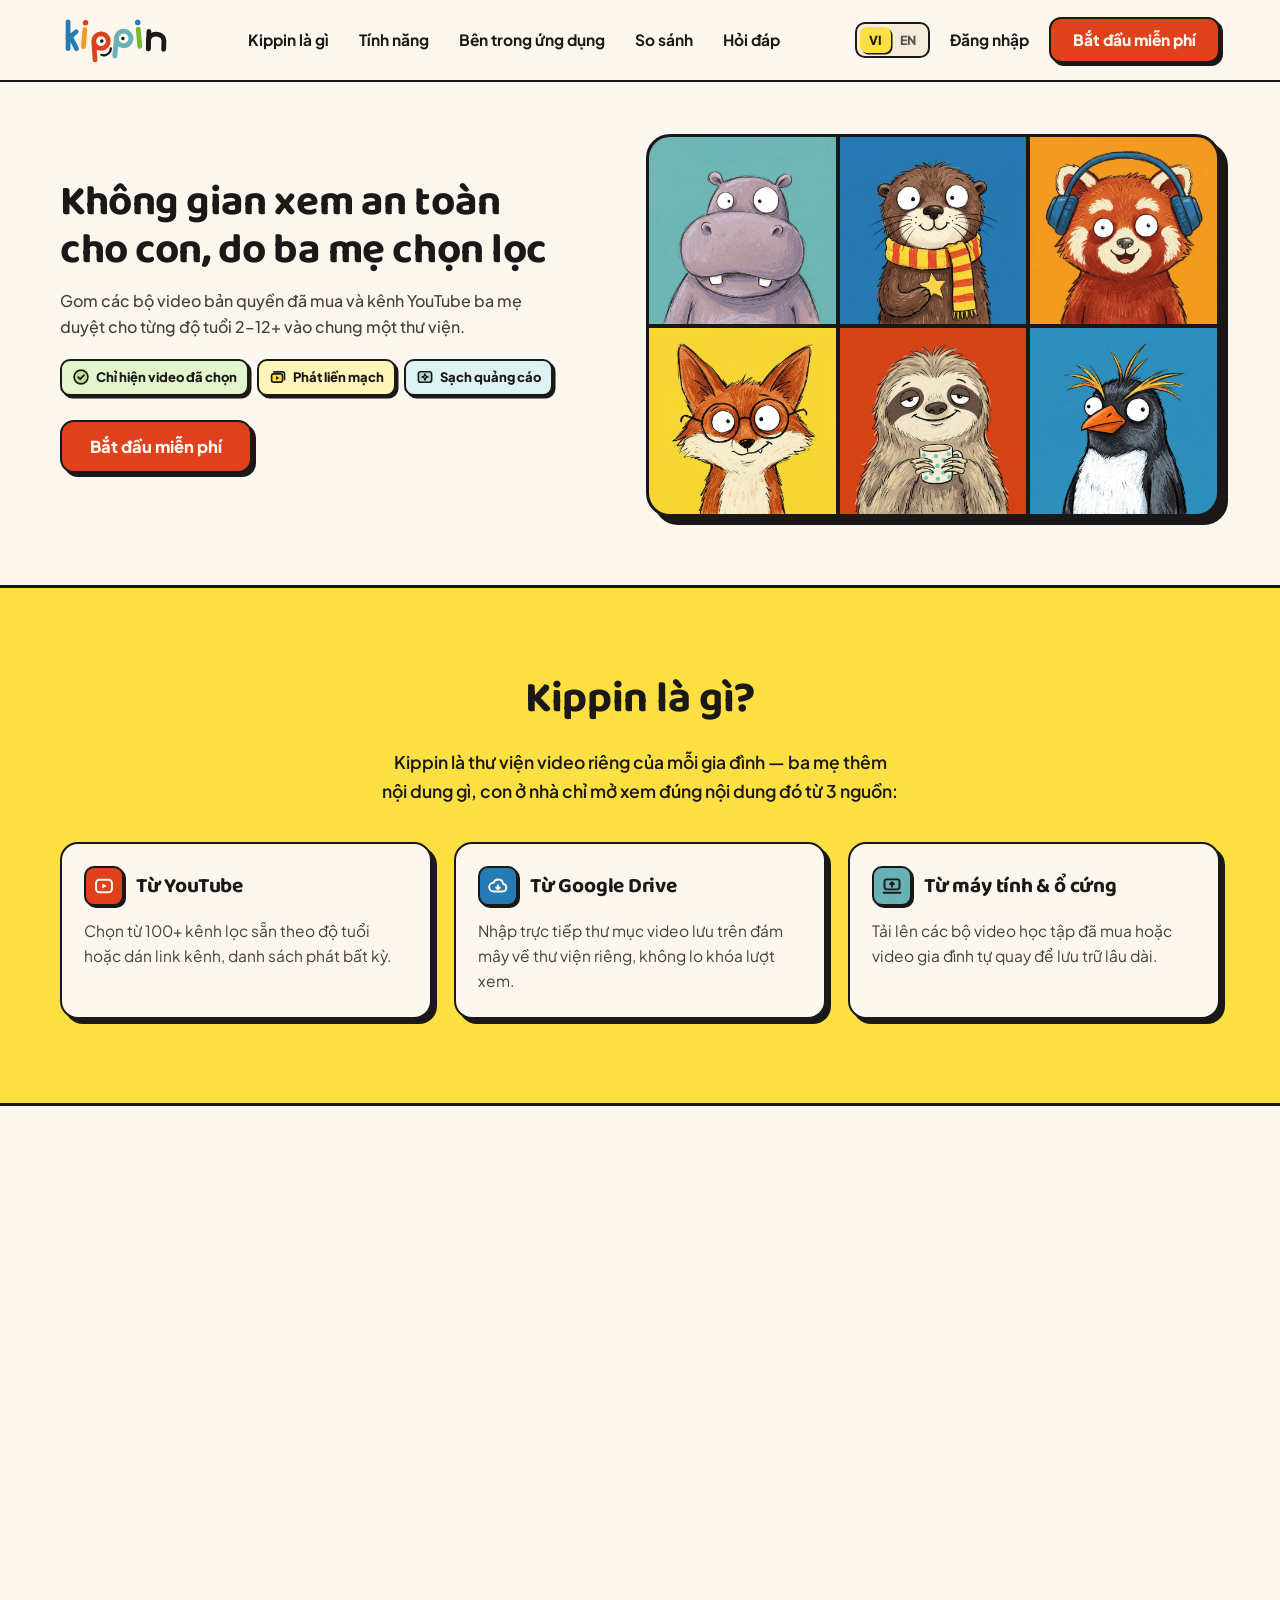
==== commit 40334cca: "feat(preview): replace /crayon mascots with 6 clean-room original Kippin characters" ====
--- a/crayon/index.html
+++ b/crayon/index.html
@@ -182,24 +182,24 @@
         </div>
 
         <div class="hero-mosaic-wrap">
-          <div class="hero-mosaic" role="img" aria-label="Sáu nhân vật thú ngộ nghĩnh gồm cú, ếch, mèo, cá sấu, chó và bò vẽ nét sáp dầu trên các ô màu gouache rực rỡ" data-i18n-aria="hero.imgAlt">
+          <div class="hero-mosaic" role="img" aria-label="Sáu nhân vật thú Kippin vẽ nét sáp dầu gồm hà mã răng thỏ, rái cá quàng khăn, gấu trúc đỏ đeo tai nghe, cáo tai to đeo kính, gấu lười ngái ngủ và chim cánh cụt chỏm tóc dựng trên các ô màu gouache" data-i18n-aria="hero.imgAlt">
             <div class="mosaic-cell cell-teal">
-              <img src="assets/hero-6-owl.webp" alt="" width="640" height="640" decoding="async" />
+              <img src="assets/hero-6-hippo.webp" alt="" width="640" height="640" decoding="async" />
             </div>
             <div class="mosaic-cell cell-cobalt">
-              <img src="assets/hero-3-frog.webp" alt="" width="640" height="640" fetchpriority="high" decoding="async" />
+              <img src="assets/hero-3-otter.webp" alt="" width="640" height="640" fetchpriority="high" decoding="async" />
             </div>
             <div class="mosaic-cell cell-orange">
-              <img src="assets/hero-2-cat.webp" alt="" width="640" height="640" decoding="async" />
+              <img src="assets/hero-2-redpanda.webp" alt="" width="640" height="640" decoding="async" />
             </div>
             <div class="mosaic-cell cell-yellow">
-              <img src="assets/hero-1-croc.webp" alt="" width="640" height="640" fetchpriority="high" decoding="async" />
+              <img src="assets/hero-1-fox.webp" alt="" width="640" height="640" fetchpriority="high" decoding="async" />
             </div>
             <div class="mosaic-cell cell-vermilion">
-              <img src="assets/hero-4-dog.webp" alt="" width="640" height="640" decoding="async" />
+              <img src="assets/hero-4-sloth.webp" alt="" width="640" height="640" decoding="async" />
             </div>
             <div class="mosaic-cell cell-cerulean">
-              <img src="assets/hero-5-cow.webp" alt="" width="640" height="640" decoding="async" />
+              <img src="assets/hero-5-penguin.webp" alt="" width="640" height="640" decoding="async" />
             </div>
           </div>
         </div>
@@ -291,7 +291,7 @@
             <div class="crayon-frame tilt-left frame-teal">
               <img
                 src="assets/feat-1-series.webp"
-                alt="Minh họa cá sấu xanh và mèo nhị thể xếp gọn các cuốn băng tập phim màu sắc theo thứ tự trên nền xanh ngọc"
+                alt="Minh họa cáo tai to đeo kính tròn và gấu trúc đỏ đeo tai nghe xếp gọn các hộp tập phim màu sắc theo thứ tự trên nền xanh ngọc"
                 data-i18n-alt="features.r1Alt"
                 width="1000"
                 height="750"
@@ -315,7 +315,7 @@
             <div class="crayon-frame tilt-right frame-orange">
               <img
                 src="assets/feat-2-smart-tv.webp"
-                alt="Minh họa chú chó tai cụp và ếch xanh ngồi trên ghế sofa bấm điều khiển mở chương trình tên lửa vũ trụ trên Smart TV màn hình phẳng"
+                alt="Minh họa chim cánh cụt chỏm tóc dựng và rái cá quàng khăn sọc ngồi ghế sofa bấm điều khiển mở chương trình vũ trụ trên Smart TV màn hình phẳng"
                 data-i18n-alt="features.r2Alt"
                 width="1000"
                 height="750"
@@ -339,7 +339,7 @@
             <div class="crayon-frame tilt-left frame-yellow">
               <img
                 src="assets/feat-3-profiles.webp"
-                alt="Minh họa bò sữa, mèo nhị thể và cú nhỏ ở các lứa tuổi khác nhau cầm bảng hồ sơ riêng trên nền vàng chanh"
+                alt="Minh họa hà mã răng thỏ, cáo tai to đeo kính và gấu lười nhỏ ở các lứa tuổi khác nhau cầm thẻ hồ sơ riêng trên nền vàng chanh"
                 data-i18n-alt="features.r3Alt"
                 width="1000"
                 height="750"
@@ -735,7 +735,7 @@
     <section class="closing-strip">
       <div class="container closing-wrap">
         <div class="closing-stamp closing-stamp-left" aria-hidden="true">
-          <img src="assets/hero-3-frog.webp" alt="" width="640" height="640" loading="lazy" decoding="async" />
+          <img src="assets/hero-3-otter.webp" alt="" width="640" height="640" loading="lazy" decoding="async" />
         </div>
 
         <div class="closing-card">
@@ -751,7 +751,7 @@
         </div>
 
         <div class="closing-stamp closing-stamp-right" aria-hidden="true">
-          <img src="assets/hero-5-cow.webp" alt="" width="640" height="640" loading="lazy" decoding="async" />
+          <img src="assets/hero-5-penguin.webp" alt="" width="640" height="640" loading="lazy" decoding="async" />
         </div>
       </div>
     </section>
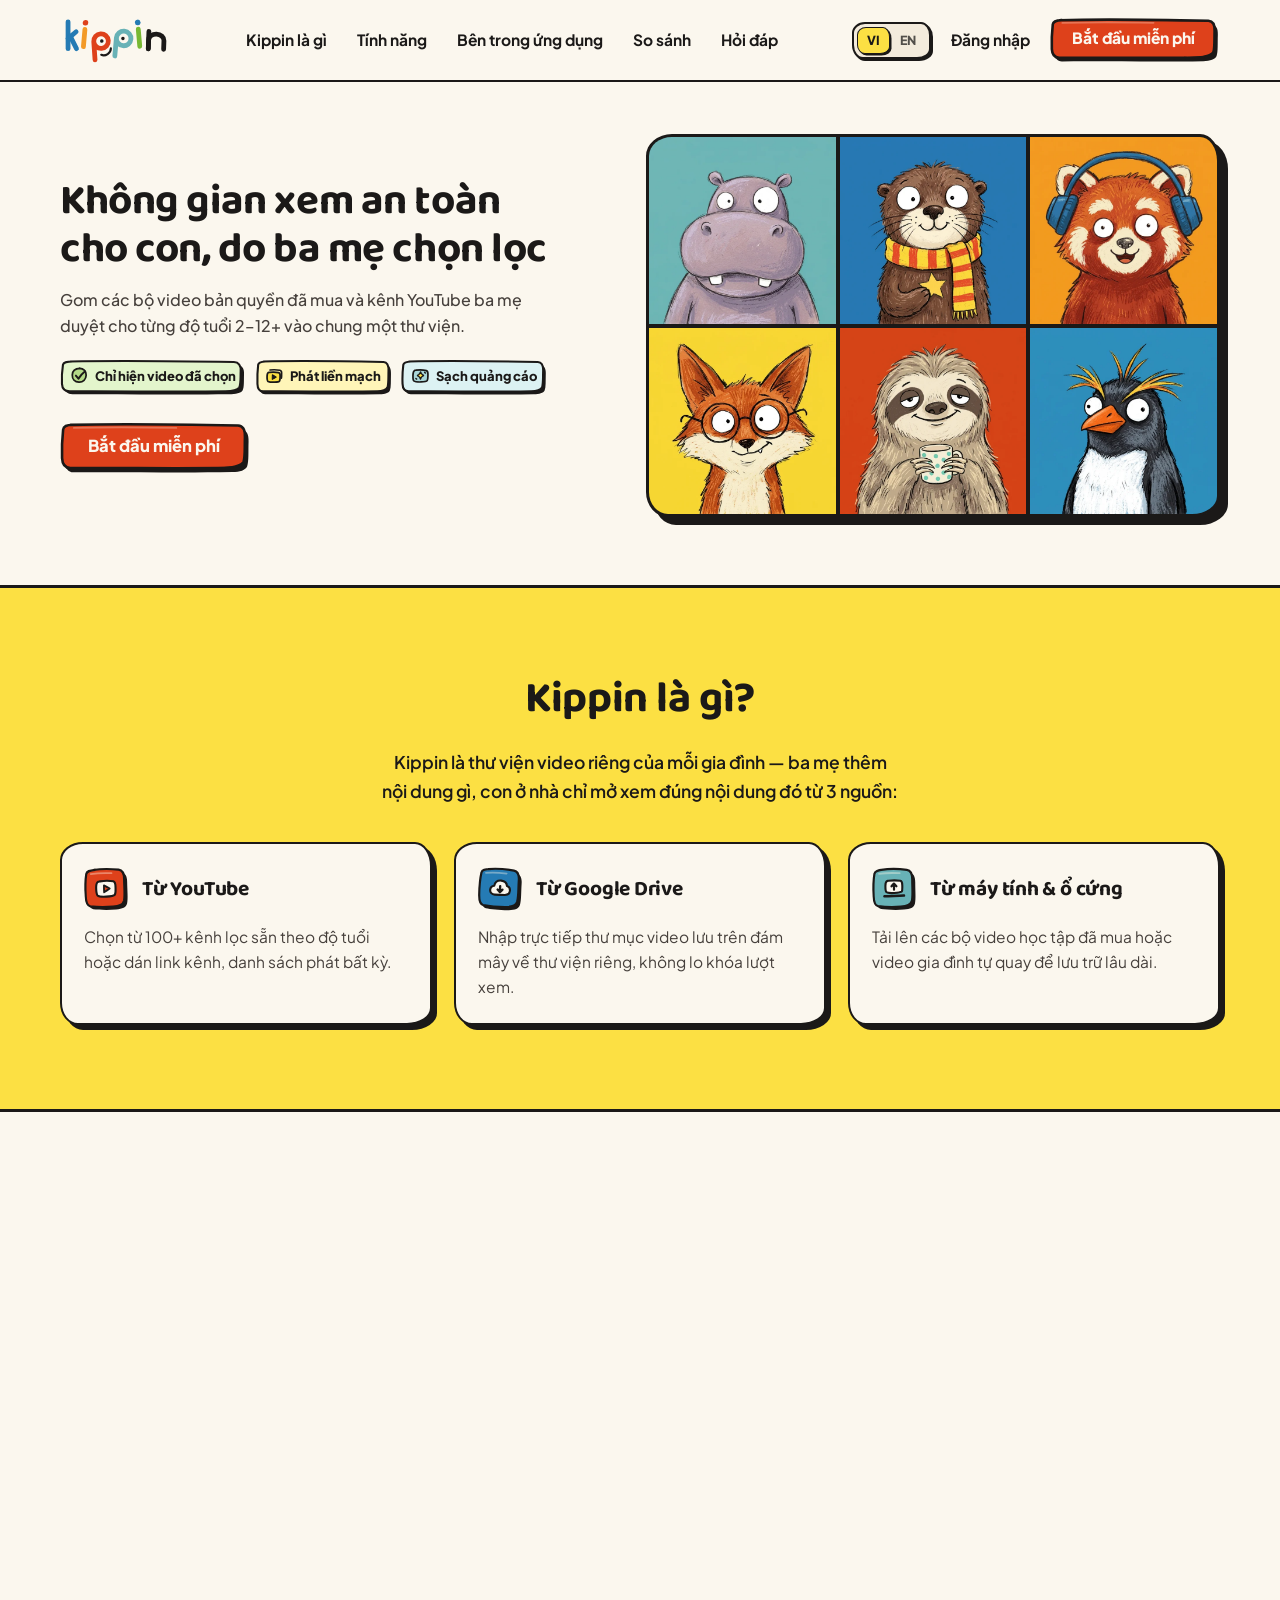
==== commit 0a09ca4b: "feat(preview): unify /crayon icons, stamps, seals, and buttons in hand-drawn charcoal style" ====
--- a/crayon/index.html
+++ b/crayon/index.html
@@ -19,6 +19,287 @@
   <link rel="stylesheet" href="styles.css" />
 </head>
 <body id="top">
+  <!-- ─── Hand-Drawn Charcoal Ink & Gouache Stamp SVG Sprite (0 Extra HTTP Requests) ─── -->
+  <svg
+    id="crayon-svg-sprite"
+    xmlns="http://www.w3.org/2000/svg"
+    width="0"
+    height="0"
+    aria-hidden="true"
+    focusable="false"
+    style="position:absolute;width:0;height:0;overflow:hidden"
+  >
+    <defs>
+      <!-- Tactile Hand-Inked CTA Button Frame (Non-Scaling Charcoal Stroke + Offset Stamp Shadow) -->
+      <symbol id="crayon-btn-frame" viewBox="0 0 220 62" preserveAspectRatio="none">
+        <path
+          class="sketch-shadow"
+          d="M13 10.6C72 8.8 152 9.8 209 11C215 11.4 217.6 16.2 217.2 24.5C216.8 36.5 217.6 46 215.6 52.2C213.6 56.8 207.5 58.6 198.5 58.9C140 60 72 58.7 15.5 59.2C9.2 59 6.2 54.6 5.9 48C5.4 36.5 6.4 22 7.1 15.6C7.6 11.6 10 10.8 13 10.6Z"
+          fill="#1B1918"
+        />
+        <path
+          d="M9.5 5.6C68 3.9 148 5.1 205 6.2C211 6.6 213.4 11.4 213 19.6C212.6 31.6 213.4 41.2 211.4 47.4C209.4 52 203.2 53.8 194.2 54.1C136 55.2 68 53.9 11.8 54.4C5.6 54.2 2.7 49.8 2.4 43.2C1.9 31.8 2.9 17.4 3.6 11C4.1 6.8 6.6 5.8 9.5 5.6Z"
+          fill="var(--btn-fill, #DE411B)"
+        />
+        <path
+          d="M16 9C54 7.8 96 8.2 134 8.9"
+          fill="none"
+          stroke="#FFF7E8"
+          stroke-opacity="0.28"
+          stroke-width="1.8"
+          stroke-linecap="round"
+          vector-effect="non-scaling-stroke"
+        />
+        <path
+          d="M12.2 5.5C69 3.9 148 5.1 205 6.2C211 6.6 213.4 11.4 213 19.6C212.6 31.6 213.4 41.2 211.4 47.4C209.4 52 203.2 53.8 194.2 54.1C136 55.2 68 53.9 11.8 54.4C5.6 54.2 2.7 49.8 2.4 43.2C1.9 31.8 2.9 17.4 3.6 11C4.1 6.8 7.4 5.7 15 5.4"
+          fill="none"
+          stroke="#1B1918"
+          stroke-width="2.6"
+          stroke-linecap="round"
+          stroke-linejoin="round"
+          vector-effect="non-scaling-stroke"
+        />
+        <path
+          d="M174 54.1C191 54.4 204 53.1 210.4 48"
+          fill="none"
+          stroke="#1B1918"
+          stroke-width="1.35"
+          stroke-linecap="round"
+          vector-effect="non-scaling-stroke"
+        />
+      </symbol>
+
+      <!-- Hand-Cut Hero Guarantee Pill Frame -->
+      <symbol id="crayon-pill-frame" viewBox="0 0 190 44" preserveAspectRatio="none">
+        <path
+          d="M11 7.6C62 6.2 130 7.1 179.5 8C184.5 8.3 186.8 12.2 186.5 18.4C186.2 26.8 186.8 33.2 185 37.6C183.2 40.8 178.4 41.8 171 42C120 42.8 60 41.7 12.6 42.1C7.4 41.9 4.9 38.6 4.7 33.4C4.3 25.2 5.1 15.6 5.7 11.2C6.2 8.4 8.2 7.8 11 7.6Z"
+          fill="#1B1918"
+        />
+        <path
+          d="M8.2 4.2C59 2.9 127 3.8 176.2 4.7C181.2 5 183.4 8.8 183.1 15C182.8 23.4 183.4 29.8 181.6 34.2C179.8 37.4 175 38.4 167.6 38.6C117 39.4 57 38.3 9.8 38.7C4.6 38.5 2.2 35.2 2 30C1.6 21.8 2.4 12.2 3 7.8C3.5 5 5.5 4.4 8.2 4.2Z"
+          fill="var(--pill-fill, #FFF5B8)"
+        />
+        <path
+          d="M10.4 4.1C60 2.9 127 3.8 176.2 4.7C181.2 5 183.4 8.8 183.1 15C182.8 23.4 183.4 29.8 181.6 34.2C179.8 37.4 175 38.4 167.6 38.6C117 39.4 57 38.3 9.8 38.7C4.6 38.5 2.2 35.2 2 30C1.6 21.8 2.4 12.2 3 7.8C3.5 5 6.2 4.3 12.8 4"
+          fill="none"
+          stroke="#1B1918"
+          stroke-width="2.1"
+          stroke-linecap="round"
+          stroke-linejoin="round"
+          vector-effect="non-scaling-stroke"
+        />
+      </symbol>
+
+      <!-- Hand-Cut 1:1 Gouache Stamp Box (Source Icons & Feature Numbers 01-03) -->
+      <symbol id="crayon-stamp-box" viewBox="0 0 52 52">
+        <path
+          d="M13 7.5C23 6.2 35 6.9 43.2 8.1C47.4 8.8 49.4 12.6 49.1 19.2C48.8 28.5 49.5 37.4 48 43.4C46.8 47.6 42.6 49.4 35.4 49.6C25 50 14.5 49 9.6 48.2C6.2 47.5 4.8 43.6 4.7 36.8C4.5 27.4 5.4 16.5 6.4 11.4C7.1 8.4 9.5 7.9 13 7.5Z"
+          fill="#1B1918"
+        />
+        <path
+          d="M9.6 4.1C19.6 2.8 31.8 3.5 40 4.7C44.2 5.4 46.1 9.2 45.8 15.8C45.5 25.1 46.2 34 44.7 40C43.5 44.2 39.3 46 32.1 46.2C21.8 46.6 11.2 45.6 6.4 44.8C3 44.1 1.7 40.2 1.6 33.4C1.4 24 2.3 13.1 3.3 8C4 5 6.2 4.5 9.6 4.1Z"
+          fill="var(--stamp-fill, #FCE043)"
+        />
+        <path
+          d="M8.4 8.4C15.5 7.5 24.2 7.7 31.8 8.3"
+          fill="none"
+          stroke="#FFF7E8"
+          stroke-opacity="0.38"
+          stroke-width="2"
+          stroke-linecap="round"
+        />
+        <path
+          d="M11.2 3.9C20.5 2.8 32 3.5 40 4.7C44.2 5.4 46.1 9.2 45.8 15.8C45.5 25.1 46.2 34 44.7 40C43.5 44.2 39.3 46 32.1 46.2C21.8 46.6 11.2 45.6 6.4 44.8C3 44.1 1.7 40.2 1.6 33.4C1.4 24 2.3 13.1 3.3 8C4 5 7 4.3 13.4 3.8"
+          fill="none"
+          stroke="#1B1918"
+          stroke-width="2.5"
+          stroke-linecap="round"
+          stroke-linejoin="round"
+        />
+      </symbol>
+
+      <!-- Hand-Cut Mini Control Stamp (Zoom, FAQ Chevron, Mobile Menu, Lightbox Controls) -->
+      <symbol id="crayon-mini-stamp" viewBox="0 0 42 42">
+        <path
+          d="M10.8 6.4C18.8 5.3 28.4 5.9 34.8 6.9C38.1 7.5 39.7 10.5 39.5 15.8C39.2 23.2 39.8 30.2 38.6 35C37.6 38.3 34.2 39.7 28.5 39.9C20.2 40.2 11.8 39.4 7.9 38.8C5.2 38.2 4.1 35.1 4 29.7C3.8 22.2 4.5 13.5 5.3 9.4C5.9 7 7.9 6.7 10.8 6.4Z"
+          fill="#1B1918"
+        />
+        <path
+          d="M8.1 3.5C16.1 2.4 25.8 3 32.2 4C35.5 4.6 37 7.6 36.8 12.9C36.5 20.3 37.1 27.3 35.9 32.1C34.9 35.4 31.5 36.8 25.8 37C17.5 37.3 9.1 36.5 5.2 35.9C2.5 35.3 1.5 32.2 1.4 26.8C1.2 19.3 1.9 10.6 2.7 6.5C3.3 4.1 5.2 3.8 8.1 3.5Z"
+          fill="var(--mini-fill, #FCE043)"
+        />
+        <path
+          d="M9.5 3.4C17 2.4 26 3 32.2 4C35.5 4.6 37 7.6 36.8 12.9C36.5 20.3 37.1 27.3 35.9 32.1C34.9 35.4 31.5 36.8 25.8 37C17.5 37.3 9.1 36.5 5.2 35.9C2.5 35.3 1.5 32.2 1.4 26.8C1.2 19.3 1.9 10.6 2.7 6.5C3.3 4.1 5.8 3.7 11.2 3.3"
+          fill="none"
+          stroke="#1B1918"
+          stroke-width="2.2"
+          stroke-linecap="round"
+          stroke-linejoin="round"
+        />
+      </symbol>
+
+      <!-- Hand-Drawn Kippin Comparison Check Stamp -->
+      <symbol id="crayon-check-stamp" viewBox="0 0 30 30">
+        <path
+          d="M8.2 5.4C13.8 4.4 20.6 4.9 24.8 5.9C27.2 6.5 28.2 9.1 28 13.6C27.8 19.2 28.2 23.6 26.9 26.4C25.8 28.4 22.8 29 18.2 29.1C12.2 29.2 6.8 28.6 4.6 27.6C2.9 26.8 2.4 24 2.3 19.6C2.2 13.8 2.9 8.6 4.1 6.7C4.9 5.6 6.4 5.7 8.2 5.4Z"
+          fill="#1B1918"
+        />
+        <path
+          d="M6.3 3.2C11.9 2.2 18.7 2.7 22.9 3.7C25.3 4.3 26.3 6.9 26.1 11.4C25.9 17 26.3 21.4 25 24.2C23.9 26.2 20.9 26.8 16.3 26.9C10.3 27 4.9 26.4 2.7 25.4C1.2 24.6 0.9 21.8 0.8 17.4C0.7 11.6 1.4 6.4 2.6 4.5C3.4 3.4 4.7 3.5 6.3 3.2Z"
+          fill="#78B833"
+          stroke="#1B1918"
+          stroke-width="2.1"
+          stroke-linecap="round"
+          stroke-linejoin="round"
+        />
+        <path
+          d="M7.6 14.8C9.1 16.1 10.4 17.8 11.5 19.4C14.1 15.2 17.2 11.4 21.1 8.4"
+          fill="none"
+          stroke="#1B1918"
+          stroke-width="2.7"
+          stroke-linecap="round"
+          stroke-linejoin="round"
+        />
+      </symbol>
+
+      <!-- Hand-Drawn Charcoal Magnifier (+ Zoom) -->
+      <symbol id="crayon-zoom-icon" viewBox="0 0 24 24">
+        <path
+          d="M10.6 4.3C14.5 4 17.6 6.9 17.5 10.8C17.4 14.6 14.3 17.5 10.4 17.4C6.6 17.3 3.8 14.3 4 10.5C4.2 6.8 7 4.5 10.6 4.3Z"
+          fill="#FFFDF7"
+          fill-opacity="0.55"
+          stroke="#1B1918"
+          stroke-width="2.4"
+          stroke-linecap="round"
+          stroke-linejoin="round"
+        />
+        <path
+          d="M15.7 15.8C17.3 17.3 18.9 19 20.4 20.5"
+          fill="none"
+          stroke="#1B1918"
+          stroke-width="2.9"
+          stroke-linecap="round"
+        />
+        <path
+          d="M10.7 8.1C10.6 9.9 10.7 11.7 10.6 13.5M7.9 10.8C9.7 10.7 11.6 10.9 13.4 10.7"
+          fill="none"
+          stroke="#1B1918"
+          stroke-width="2.2"
+          stroke-linecap="round"
+        />
+      </symbol>
+
+      <!-- Hand-Drawn Charcoal Accordion Chevron -->
+      <symbol id="crayon-chevron-down" viewBox="0 0 24 24">
+        <path
+          d="M5.8 9.2C8 11.4 10.1 13.8 12.1 15.6C14.2 13.6 16.3 11.3 18.4 9.1"
+          fill="none"
+          stroke="currentColor"
+          stroke-width="2.9"
+          stroke-linecap="round"
+          stroke-linejoin="round"
+        />
+      </symbol>
+
+      <!-- Hand-Drawn Charcoal Brush Menu Bars -->
+      <symbol id="crayon-menu-bars" viewBox="0 0 24 24">
+        <path
+          d="M4.2 7.2C9.2 6.7 14.8 7.4 19.8 7M4.5 12.1C9.6 12.4 14.6 11.7 19.6 12.1M4.3 17.1C9.4 16.7 14.7 17.3 19.7 16.9"
+          fill="none"
+          stroke="currentColor"
+          stroke-width="2.7"
+          stroke-linecap="round"
+        />
+      </symbol>
+
+      <!-- Hand-Drawn Charcoal Close X & Gallery Arrows -->
+      <symbol id="crayon-close-x" viewBox="0 0 24 24">
+        <path
+          d="M6.4 6.5C10.2 10.1 13.9 14 17.7 17.6M17.6 6.4C13.8 10.2 10.1 13.9 6.3 17.7"
+          fill="none"
+          stroke="currentColor"
+          stroke-width="2.8"
+          stroke-linecap="round"
+        />
+      </symbol>
+
+      <symbol id="crayon-arrow-left" viewBox="0 0 24 24">
+        <path
+          d="M14.8 5.8C12.3 8.1 9.9 10.3 7.8 12.1C10 14 12.4 16.1 14.7 18.3"
+          fill="none"
+          stroke="currentColor"
+          stroke-width="2.9"
+          stroke-linecap="round"
+          stroke-linejoin="round"
+        />
+      </symbol>
+
+      <symbol id="crayon-arrow-right" viewBox="0 0 24 24">
+        <path
+          d="M9.2 5.8C11.7 8.1 14.1 10.3 16.2 12.1C14 14 11.6 16.1 9.3 18.3"
+          fill="none"
+          stroke="currentColor"
+          stroke-width="2.9"
+          stroke-linecap="round"
+          stroke-linejoin="round"
+        />
+      </symbol>
+
+      <!-- Hand-Drawn Gouache & Crayon Safety Seals (2 Organic Medallion Templates) -->
+      <symbol id="crayon-seal-a" viewBox="0 0 192 192">
+        <path
+          d="M99 13C146 11.5 184 48 185.5 96C187 144 150 183.5 101 185C51 186.5 13.5 149 12.5 99C11.5 50 51 14.5 99 13Z"
+          fill="#1B1918"
+        />
+        <path
+          d="M93 7.5C140 6 178 42.5 179.5 90.5C181 138.5 144 178 95 179.5C45 181 7.5 143.5 6.5 93.5C5.5 44.5 45 9 93 7.5Z"
+          fill="#FBF7EE"
+          stroke="#1B1918"
+          stroke-width="3.6"
+          stroke-linecap="round"
+          stroke-linejoin="round"
+        />
+        <path
+          d="M93.5 19.5C134 18.2 167 49.5 168 91C169 132.5 137 166.5 95 167.8C52 169 19.5 136.5 18.8 94C18 51.5 52.5 20.8 93.5 19.5Z"
+          fill="var(--seal-bg, #FFF9D2)"
+        />
+        <path
+          d="M78 24.2C85 22.8 92.5 22.4 99.5 22.9M113.5 25.4C120.2 27.5 126.5 30.6 132 34.6M143.2 44.2C148 49.4 152 55.4 155 62M159.8 75.5C161.4 82.4 162 89.6 161.5 96.8M159.2 110.8C157.1 117.6 154 124 149.8 129.8M140.4 140.8C135 145.6 128.8 149.6 122 152.5M108.4 157.2C101.4 158.8 94 159.4 86.8 158.9M72.8 156.4C66 154.2 59.6 151 53.8 146.8M42.8 137.2C38 131.8 34.2 125.6 31.4 118.8M26.8 105C25.4 98 25 90.8 25.6 83.6M28.2 69.6C30.5 62.8 33.9 56.4 38.4 50.8M48.4 40C54 35.4 60.4 31.6 67.2 28.8"
+          fill="none"
+          stroke="var(--seal-dash, #D19B00)"
+          stroke-width="3"
+          stroke-linecap="round"
+        />
+      </symbol>
+
+      <symbol id="crayon-seal-b" viewBox="0 0 192 192">
+        <path
+          d="M97 12.5C145 13.5 185 49.5 185 98C185 146.5 147 184 98.5 185C50 186 12.5 147.5 13 98.5C13.5 49.5 49.5 11.5 97 12.5Z"
+          fill="#1B1918"
+        />
+        <path
+          d="M91 7C139 8 179 44 179 92.5C179 141 141 178.5 92.5 179.5C44 180.5 6.5 142 7 93C7.5 44 43.5 6 91 7Z"
+          fill="#FBF7EE"
+          stroke="#1B1918"
+          stroke-width="3.6"
+          stroke-linecap="round"
+          stroke-linejoin="round"
+        />
+        <path
+          d="M91.5 19C133 19.8 167 51 167 92.5C167 134 134.5 167 93 167.8C51.5 168.5 18.5 135.5 19 93.5C19.5 51.5 50.5 18.2 91.5 19Z"
+          fill="var(--seal-bg, #FFF1DC)"
+        />
+        <path
+          d="M84 22.8C91.2 22.1 98.6 22.5 105.6 23.8M119.4 27.8C126 30.6 132 34.4 137.4 39.1M147.4 49.8C151.6 55.6 154.9 62 157.2 68.8M160.4 82.8C161.2 90 160.9 97.2 159.6 104.2M155.6 118C152.8 124.6 148.9 130.8 144 136.2M133.4 146C127.6 150.2 121.1 153.5 114.2 155.8M100.2 159C93 159.8 85.6 159.5 78.6 158.2M64.8 154.2C58.2 151.4 52 147.5 46.6 142.6M36.8 132C32.6 126.2 29.4 119.6 27.2 112.8M24.2 98.8C23.5 91.6 23.9 84.2 25.4 77.2M29.6 63.4C32.6 56.8 36.6 50.8 41.6 45.6M52.6 35.8C58.6 31.6 65.2 28.4 72.2 26"
+          fill="none"
+          stroke="var(--seal-dash, #F39A27)"
+          stroke-width="3"
+          stroke-linecap="round"
+        />
+      </symbol>
+    </defs>
+  </svg>
+
   <!-- ─── Sticky Sketchbook Paper Header ─── -->
   <header class="site-header">
     <div class="container header-inner">
@@ -105,8 +386,11 @@
         <a href="https://kippin.app/login" class="header-login-link" data-route="/login" data-i18n="header.login">
           Đăng nhập
         </a>
-        <a href="https://kippin.app/signup" class="btn btn-vermilion header-cta" data-route="/signup" data-i18n="header.signup">
-          Bắt đầu miễn phí
+        <a href="https://kippin.app/signup" class="btn btn-vermilion header-cta" data-route="/signup">
+          <svg class="btn-sketch-svg" aria-hidden="true" focusable="false" preserveAspectRatio="none">
+            <use href="#crayon-btn-frame" />
+          </svg>
+          <span class="btn-label" data-i18n="header.signup">Bắt đầu miễn phí</span>
         </a>
         <button
           type="button"
@@ -117,10 +401,11 @@
           data-i18n-aria="header.menuAria"
           aria-label="Mở menu điều hướng"
         >
-          <svg width="26" height="26" viewBox="0 0 24 24" fill="none" stroke="currentColor" stroke-width="2.6" stroke-linecap="round">
-            <line x1="4" y1="7" x2="20" y2="7" />
-            <line x1="4" y1="12" x2="20" y2="12" />
-            <line x1="4" y1="17" x2="20" y2="17" />
+          <svg class="mini-stamp-bg" aria-hidden="true" focusable="false">
+            <use href="#crayon-mini-stamp" />
+          </svg>
+          <svg class="stamp-fg-icon" width="24" height="24" aria-hidden="true" focusable="false">
+            <use href="#crayon-menu-bars" />
           </svg>
         </button>
       </div>
@@ -134,8 +419,11 @@
         <a href="#compare" data-i18n="nav.compare">So sánh</a>
         <a href="#faq" data-i18n="nav.faq">Hỏi đáp</a>
         <a href="https://kippin.app/login" data-route="/login" data-i18n="header.login">Đăng nhập</a>
-        <a href="https://kippin.app/signup" class="btn btn-vermilion mobile-cta" data-route="/signup" data-i18n="header.signup">
-          Bắt đầu miễn phí
+        <a href="https://kippin.app/signup" class="btn btn-vermilion mobile-cta" data-route="/signup">
+          <svg class="btn-sketch-svg" aria-hidden="true" focusable="false" preserveAspectRatio="none">
+            <use href="#crayon-btn-frame" />
+          </svg>
+          <span class="btn-label" data-i18n="header.signup">Bắt đầu miễn phí</span>
         </a>
       </nav>
     </div>
@@ -152,31 +440,45 @@
           </p>
           <ul class="hero-guarantees" role="list">
             <li class="hero-guarantee-box pill-lime">
-              <svg class="hero-guarantee-icon" width="18" height="18" viewBox="0 0 24 24" fill="none" aria-hidden="true">
-                <circle cx="12" cy="12" r="9.2" fill="#78B833" fill-opacity="0.35" stroke="#1B1918" stroke-width="2.2" />
-                <path d="M8.2 12.3l2.6 2.6 5.2-5.4" stroke="#1B1918" stroke-width="2.4" stroke-linecap="round" stroke-linejoin="round" />
+              <svg class="pill-sketch-svg" aria-hidden="true" focusable="false" preserveAspectRatio="none">
+                <use href="#crayon-pill-frame" />
+              </svg>
+              <svg class="hero-guarantee-icon" width="19" height="19" viewBox="0 0 24 24" fill="none" aria-hidden="true" focusable="false">
+                <path d="M12.3 3.4C17.4 3.1 21 6.7 20.8 12.1C20.6 17.3 16.9 20.9 11.7 20.7C6.6 20.5 3.1 16.8 3.3 11.6C3.5 6.6 7.4 3.7 12.3 3.4Z" fill="#78B833" fill-opacity="0.45" />
+                <path d="M11.6 3.1C16.8 2.8 20.6 6.4 20.4 11.8C20.2 17 16.5 20.6 11.3 20.4C6.2 20.2 2.7 16.5 2.9 11.3C3.1 6.3 7 3.4 12.6 3.1" stroke="#1B1918" stroke-width="2.2" stroke-linecap="round" stroke-linejoin="round" />
+                <path d="M7.5 12.2C8.7 13.3 9.8 14.7 10.7 16C13.1 12.4 15.8 9.2 19.1 6.7" stroke="#1B1918" stroke-width="2.5" stroke-linecap="round" stroke-linejoin="round" />
               </svg>
               <span class="hero-guarantee-text" data-i18n="hero.g1">Chỉ hiện video đã chọn</span>
             </li>
             <li class="hero-guarantee-box pill-yellow">
-              <svg class="hero-guarantee-icon" width="18" height="18" viewBox="0 0 24 24" fill="none" aria-hidden="true">
-                <path d="M6.5 5.2h12a2.2 2.2 0 0 1 2.2 2.2v8.2" stroke="#1B1918" stroke-width="2.1" stroke-linecap="round" />
-                <rect x="3.5" y="7.8" width="14.5" height="11" rx="2.6" fill="#FCE043" stroke="#1B1918" stroke-width="2.2" />
-                <polygon points="9.4,10.7 13.8,13.3 9.4,15.9" fill="#1B1918" />
+              <svg class="pill-sketch-svg" aria-hidden="true" focusable="false" preserveAspectRatio="none">
+                <use href="#crayon-pill-frame" />
+              </svg>
+              <svg class="hero-guarantee-icon" width="19" height="19" viewBox="0 0 24 24" fill="none" aria-hidden="true" focusable="false">
+                <path d="M6.4 5.1C10.8 4.5 15.4 4.8 18.8 5.4C20.4 5.7 21.1 6.9 21 9.1C20.9 11.4 21.1 13.6 20.7 15.4" stroke="#1B1918" stroke-width="2.1" stroke-linecap="round" stroke-linejoin="round" />
+                <path d="M5.6 8.1C9.8 7.5 14.3 7.8 17.2 8.4C18.6 8.7 19.2 9.9 19.1 12.3C19 15.1 19.2 17.4 18.4 18.9C17.7 20 15.6 20.4 12.2 20.5C8.4 20.6 5.2 20.2 3.9 19.5C2.9 18.8 2.6 16.9 2.6 13.9C2.6 10.8 3.1 8.9 4.2 8.3C4.6 8.1 5.1 8.2 5.6 8.1Z" fill="#FCE043" stroke="#1B1918" stroke-width="2.2" stroke-linecap="round" stroke-linejoin="round" />
+                <path d="M9.3 11.1C11.1 12 12.8 13 14.2 14.1C12.7 15.1 11 16.1 9.2 16.9C9.1 15 9.2 13 9.3 11.1Z" fill="#1B1918" stroke="#1B1918" stroke-width="1.3" stroke-linejoin="round" />
               </svg>
               <span class="hero-guarantee-text" data-i18n="hero.g2">Phát liền mạch</span>
             </li>
             <li class="hero-guarantee-box pill-teal">
-              <svg class="hero-guarantee-icon" width="18" height="18" viewBox="0 0 24 24" fill="none" aria-hidden="true">
-                <rect x="3.2" y="5" width="17.6" height="14" rx="3" fill="#68B2B6" fill-opacity="0.38" stroke="#1B1918" stroke-width="2.2" />
-                <path d="M12 7.8l1.15 2.95 2.95 1.15-2.95 1.15L12 16.2l-1.15-2.95L7.9 12l2.95-1.15z" fill="#FCE043" stroke="#1B1918" stroke-width="1.8" stroke-linejoin="round" />
+              <svg class="pill-sketch-svg" aria-hidden="true" focusable="false" preserveAspectRatio="none">
+                <use href="#crayon-pill-frame" />
+              </svg>
+              <svg class="hero-guarantee-icon" width="19" height="19" viewBox="0 0 24 24" fill="none" aria-hidden="true" focusable="false">
+                <path d="M6.4 5.3C11.2 4.6 16.2 5 19.4 5.8C20.9 6.2 21.5 7.7 21.4 10.8C21.3 14.2 21.5 16.9 20.5 18.4C19.6 19.6 16.9 20.1 12.6 20.2C8.1 20.3 4.8 19.8 3.6 18.8C2.6 17.9 2.4 15.3 2.5 11.6C2.6 8.1 3.2 6.2 4.6 5.6C5.1 5.4 5.7 5.4 6.4 5.3Z" fill="#68B2B6" fill-opacity="0.44" stroke="#1B1918" stroke-width="2.2" stroke-linecap="round" stroke-linejoin="round" />
+                <path d="M12.1 7.6C12.6 9.3 13.1 10.6 14.8 11.2C16.2 11.7 16.2 12.1 14.7 12.7C13.1 13.3 12.6 14.6 12 16.4C11.4 14.6 10.9 13.3 9.2 12.7C7.8 12.2 7.8 11.7 9.3 11.2C10.9 10.6 11.5 9.3 12.1 7.6Z" fill="#FCE043" stroke="#1B1918" stroke-width="1.8" stroke-linejoin="round" />
+                <path d="M17.3 8.1L18.1 8.9M6.2 15.8L7.1 16.5" stroke="#1B1918" stroke-width="1.9" stroke-linecap="round" />
               </svg>
               <span class="hero-guarantee-text" data-i18n="hero.g3">Sạch quảng cáo</span>
             </li>
           </ul>
           <div class="hero-cta-row">
-            <a href="https://kippin.app/signup" class="btn btn-vermilion btn-lg" data-route="/signup" data-i18n="hero.primaryCta">
-              Bắt đầu miễn phí
+            <a href="https://kippin.app/signup" class="btn btn-vermilion btn-lg" data-route="/signup">
+              <svg class="btn-sketch-svg" aria-hidden="true" focusable="false" preserveAspectRatio="none">
+                <use href="#crayon-btn-frame" />
+              </svg>
+              <span class="btn-label" data-i18n="hero.primaryCta">Bắt đầu miễn phí</span>
             </a>
           </div>
         </div>
@@ -221,9 +523,12 @@
             <article class="what-source-card">
               <div class="what-source-head">
                 <span class="what-source-icon icon-vermilion" aria-hidden="true">
-                  <svg width="20" height="20" viewBox="0 0 24 24" fill="none" stroke="currentColor" stroke-width="2.4" stroke-linecap="round" stroke-linejoin="round">
-                    <rect x="2.5" y="4.5" width="19" height="15" rx="4" />
-                    <polygon points="10 9 15.5 12 10 15" fill="currentColor" stroke="none" />
+                  <svg class="stamp-box-svg" aria-hidden="true" focusable="false">
+                    <use href="#crayon-stamp-box" />
+                  </svg>
+                  <svg class="source-fg-icon" width="24" height="24" viewBox="0 0 24 24" fill="none" aria-hidden="true" focusable="false">
+                    <path d="M6.3 5.1C11.1 4.4 16.4 4.8 19.6 5.6C21.1 6.1 21.7 7.6 21.6 11.4C21.5 15.1 21.7 17.6 20.6 19C19.5 20.1 16.4 20.5 12 20.6C7.6 20.7 4.4 20.1 3.3 19C2.3 17.9 2.1 15.1 2.2 11.4C2.3 7.7 3 6 4.5 5.4C5 5.2 5.6 5.2 6.3 5.1Z" fill="#FBF7EE" stroke="#1B1918" stroke-width="2.1" stroke-linecap="round" stroke-linejoin="round" />
+                    <path d="M10.1 9.2C12.1 10.3 14.1 11.5 15.7 12.7C14 13.9 12 15.1 10 16.1C9.9 13.8 10 11.5 10.1 9.2Z" fill="#DE411B" stroke="#1B1918" stroke-width="1.8" stroke-linejoin="round" />
                   </svg>
                 </span>
                 <h3 data-i18n="what.s1Title">Từ YouTube</h3>
@@ -236,9 +541,12 @@
             <article class="what-source-card">
               <div class="what-source-head">
                 <span class="what-source-icon icon-cobalt" aria-hidden="true">
-                  <svg width="20" height="20" viewBox="0 0 24 24" fill="none" stroke="currentColor" stroke-width="2.3" stroke-linecap="round" stroke-linejoin="round">
-                    <path d="M6.5 18.5h11a4.5 4.5 0 0 0 .7-8.94A6 6 0 0 0 6.6 8.2 4.5 4.5 0 0 0 6.5 18.5z" />
-                    <path d="M12 11v5m0 0-2.2-2.2M12 16l2.2-2.2" />
+                  <svg class="stamp-box-svg" aria-hidden="true" focusable="false">
+                    <use href="#crayon-stamp-box" />
+                  </svg>
+                  <svg class="source-fg-icon" width="24" height="24" viewBox="0 0 24 24" fill="none" aria-hidden="true" focusable="false">
+                    <path d="M6.8 18.8C4 18.7 2.1 16.8 2.2 14.2C2.3 11.9 3.9 10.2 6.1 9.9C6.8 6.4 9.7 4.4 13 4.6C16.2 4.8 18.6 7 18.9 9.9C20.9 10.4 22.1 12.1 22 14.4C21.9 17 19.9 18.7 17.1 18.8C13.7 18.9 10.2 18.9 6.8 18.8Z" fill="#FBF7EE" stroke="#1B1918" stroke-width="2.1" stroke-linecap="round" stroke-linejoin="round" />
+                    <path d="M12.1 10.1C12 12.1 12.1 14.1 12 16M9.6 13.7C10.4 14.6 11.2 15.5 12 16.3C12.9 15.4 13.7 14.5 14.5 13.6" stroke="#1B1918" stroke-width="2.3" stroke-linecap="round" stroke-linejoin="round" />
                   </svg>
                 </span>
                 <h3 data-i18n="what.s2Title">Từ Google Drive</h3>
@@ -251,10 +559,13 @@
             <article class="what-source-card">
               <div class="what-source-head">
                 <span class="what-source-icon icon-teal" aria-hidden="true">
-                  <svg width="20" height="20" viewBox="0 0 24 24" fill="none" stroke="currentColor" stroke-width="2.3" stroke-linecap="round" stroke-linejoin="round">
-                    <rect x="3" y="4" width="18" height="12" rx="2.5" />
-                    <line x1="2" y1="20" x2="22" y2="20" />
-                    <path d="M12 13V7.5m0 0-2.2 2.2M12 7.5l2.2 2.2" />
+                  <svg class="stamp-box-svg" aria-hidden="true" focusable="false">
+                    <use href="#crayon-stamp-box" />
+                  </svg>
+                  <svg class="source-fg-icon" width="24" height="24" viewBox="0 0 24 24" fill="none" aria-hidden="true" focusable="false">
+                    <path d="M6.5 4.6C10.8 4.1 15.6 4.4 18.6 5C19.9 5.3 20.5 6.4 20.4 9.6C20.3 12.7 20.5 14.8 19.6 15.8C18.7 16.6 15.9 16.9 12 17C8 17.1 5.2 16.7 4.3 15.8C3.5 14.9 3.4 12.7 3.5 9.6C3.6 6.5 4.2 5.2 5.4 4.8C5.7 4.7 6.1 4.7 6.5 4.6Z" fill="#FBF7EE" stroke="#1B1918" stroke-width="2.1" stroke-linecap="round" stroke-linejoin="round" />
+                    <path d="M2.2 20C8.6 19.7 15.4 20.2 21.8 19.8" stroke="#1B1918" stroke-width="2.5" stroke-linecap="round" />
+                    <path d="M12 13.7C12.1 11.7 12 9.7 12.1 7.8M9.6 10.2C10.4 9.3 11.3 8.4 12.1 7.6C12.9 8.5 13.7 9.4 14.5 10.3" stroke="#1B1918" stroke-width="2.2" stroke-linecap="round" stroke-linejoin="round" />
                   </svg>
                 </span>
                 <h3 data-i18n="what.s3Title">Từ máy tính &amp; ổ cứng</h3>
@@ -281,7 +592,12 @@
         <!-- Row 1: Unified Season/Episode Library + Seamless Series Playback + Folder Sharing -->
         <div class="z-row">
           <div class="z-copy">
-            <span class="feature-num stamp-teal" aria-hidden="true">01</span>
+            <span class="feature-num stamp-teal" aria-hidden="true">
+              <svg class="stamp-box-svg" aria-hidden="true" focusable="false">
+                <use href="#crayon-stamp-box" />
+              </svg>
+              <span class="stamp-num-text">01</span>
+            </span>
             <h3 data-i18n="features.r1Title">Tự động xếp theo Mùa, Tập và phát liền mạch từng bộ</h3>
             <p data-i18n="features.r1Body">
               Video từ cả ba nguồn được gom vào thư viện riêng có ảnh bìa, chia rõ từng bộ theo Mùa và Tập để tự mở bài kế tiếp và nhớ vị trí đang xem dở. Ba mẹ cũng có thể chia sẻ riêng từng thư mục cho người thân hoặc gia đình bạn bè qua liên kết.
@@ -305,7 +621,12 @@
         <!-- Row 2: Standalone Smart TV & iPad App -->
         <div class="z-row z-row-reverse">
           <div class="z-copy">
-            <span class="feature-num stamp-orange" aria-hidden="true">02</span>
+            <span class="feature-num stamp-orange" aria-hidden="true">
+              <svg class="stamp-box-svg" aria-hidden="true" focusable="false">
+                <use href="#crayon-stamp-box" />
+              </svg>
+              <span class="stamp-num-text">02</span>
+            </span>
             <h3 data-i18n="features.r2Title">Ứng dụng độc lập trên Smart TV để con tự mở ở nhà</h3>
             <p data-i18n="features.r2Body">
               Cài trực tiếp trên Android TV, Google TV và iPad để con ngồi xa chọn tập bằng điều khiển. Không dùng chung ứng dụng YouTube người lớn, không cần ông bà mở máy tính hộ.
@@ -329,7 +650,12 @@
         <!-- Row 3: Separate Age-Matched Profiles & Remote Watch Log -->
         <div class="z-row">
           <div class="z-copy">
-            <span class="feature-num stamp-yellow" aria-hidden="true">03</span>
+            <span class="feature-num stamp-yellow" aria-hidden="true">
+              <svg class="stamp-box-svg" aria-hidden="true" focusable="false">
+                <use href="#crayon-stamp-box" />
+              </svg>
+              <span class="stamp-num-text">03</span>
+            </span>
             <h3 data-i18n="features.r3Title">Tách hồ sơ theo độ tuổi và xem nhật ký từ xa</h3>
             <p data-i18n="features.r3Body">
               Mỗi anh chị em có hồ sơ riêng, chỉ hiển thị đúng kênh và bộ video được gán. Phụ huynh khóa cài đặt bằng mã PIN và xem lịch sử từng tập con đã mở ngay trên điện thoại.
@@ -376,11 +702,11 @@
               decoding="async"
             />
             <span class="shot-zoom-pill" aria-hidden="true">
-              <svg width="16" height="16" viewBox="0 0 24 24" fill="none" stroke="currentColor" stroke-width="2.6" stroke-linecap="round" stroke-linejoin="round">
-                <circle cx="11" cy="11" r="7" />
-                <line x1="21" y1="21" x2="16.65" y2="16.65" />
-                <line x1="11" y1="8" x2="11" y2="14" />
-                <line x1="8" y1="11" x2="14" y2="11" />
+              <svg class="mini-stamp-bg" aria-hidden="true" focusable="false">
+                <use href="#crayon-mini-stamp" />
+              </svg>
+              <svg class="stamp-fg-icon" width="17" height="17" aria-hidden="true" focusable="false">
+                <use href="#crayon-zoom-icon" />
               </svg>
             </span>
           </button>
@@ -401,11 +727,11 @@
               decoding="async"
             />
             <span class="shot-zoom-pill" aria-hidden="true">
-              <svg width="16" height="16" viewBox="0 0 24 24" fill="none" stroke="currentColor" stroke-width="2.6" stroke-linecap="round" stroke-linejoin="round">
-                <circle cx="11" cy="11" r="7" />
-                <line x1="21" y1="21" x2="16.65" y2="16.65" />
-                <line x1="11" y1="8" x2="11" y2="14" />
-                <line x1="8" y1="11" x2="14" y2="11" />
+              <svg class="mini-stamp-bg" aria-hidden="true" focusable="false">
+                <use href="#crayon-mini-stamp" />
+              </svg>
+              <svg class="stamp-fg-icon" width="17" height="17" aria-hidden="true" focusable="false">
+                <use href="#crayon-zoom-icon" />
               </svg>
             </span>
           </button>
@@ -426,11 +752,11 @@
               decoding="async"
             />
             <span class="shot-zoom-pill" aria-hidden="true">
-              <svg width="16" height="16" viewBox="0 0 24 24" fill="none" stroke="currentColor" stroke-width="2.6" stroke-linecap="round" stroke-linejoin="round">
-                <circle cx="11" cy="11" r="7" />
-                <line x1="21" y1="21" x2="16.65" y2="16.65" />
-                <line x1="11" y1="8" x2="11" y2="14" />
-                <line x1="8" y1="11" x2="14" y2="11" />
+              <svg class="mini-stamp-bg" aria-hidden="true" focusable="false">
+                <use href="#crayon-mini-stamp" />
+              </svg>
+              <svg class="stamp-fg-icon" width="17" height="17" aria-hidden="true" focusable="false">
+                <use href="#crayon-zoom-icon" />
               </svg>
             </span>
           </button>
@@ -451,11 +777,11 @@
               decoding="async"
             />
             <span class="shot-zoom-pill" aria-hidden="true">
-              <svg width="16" height="16" viewBox="0 0 24 24" fill="none" stroke="currentColor" stroke-width="2.6" stroke-linecap="round" stroke-linejoin="round">
-                <circle cx="11" cy="11" r="7" />
-                <line x1="21" y1="21" x2="16.65" y2="16.65" />
-                <line x1="11" y1="8" x2="11" y2="14" />
-                <line x1="8" y1="11" x2="14" y2="11" />
+              <svg class="mini-stamp-bg" aria-hidden="true" focusable="false">
+                <use href="#crayon-mini-stamp" />
+              </svg>
+              <svg class="stamp-fg-icon" width="17" height="17" aria-hidden="true" focusable="false">
+                <use href="#crayon-zoom-icon" />
               </svg>
             </span>
           </button>
@@ -476,11 +802,11 @@
               decoding="async"
             />
             <span class="shot-zoom-pill" aria-hidden="true">
-              <svg width="16" height="16" viewBox="0 0 24 24" fill="none" stroke="currentColor" stroke-width="2.6" stroke-linecap="round" stroke-linejoin="round">
-                <circle cx="11" cy="11" r="7" />
-                <line x1="21" y1="21" x2="16.65" y2="16.65" />
-                <line x1="11" y1="8" x2="11" y2="14" />
-                <line x1="8" y1="11" x2="14" y2="11" />
+              <svg class="mini-stamp-bg" aria-hidden="true" focusable="false">
+                <use href="#crayon-mini-stamp" />
+              </svg>
+              <svg class="stamp-fg-icon" width="17" height="17" aria-hidden="true" focusable="false">
+                <use href="#crayon-zoom-icon" />
               </svg>
             </span>
           </button>
@@ -501,11 +827,11 @@
               decoding="async"
             />
             <span class="shot-zoom-pill" aria-hidden="true">
-              <svg width="16" height="16" viewBox="0 0 24 24" fill="none" stroke="currentColor" stroke-width="2.6" stroke-linecap="round" stroke-linejoin="round">
-                <circle cx="11" cy="11" r="7" />
-                <line x1="21" y1="21" x2="16.65" y2="16.65" />
-                <line x1="11" y1="8" x2="11" y2="14" />
-                <line x1="8" y1="11" x2="14" y2="11" />
+              <svg class="mini-stamp-bg" aria-hidden="true" focusable="false">
+                <use href="#crayon-mini-stamp" />
+              </svg>
+              <svg class="stamp-fg-icon" width="17" height="17" aria-hidden="true" focusable="false">
+                <use href="#crayon-zoom-icon" />
               </svg>
             </span>
           </button>
@@ -544,7 +870,11 @@
                 <th scope="row" data-i18n="compare.r1Label">Gom kênh YouTube &amp; bộ video bản quyền đã mua</th>
                 <td class="col-kippin">
                   <div class="kippin-cell">
-                    <span class="check-dot" aria-hidden="true">✓</span>
+                    <span class="check-dot" aria-hidden="true">
+                      <svg width="25" height="25" aria-hidden="true" focusable="false">
+                        <use href="#crayon-check-stamp" />
+                      </svg>
+                    </span>
                     <span data-i18n="compare.r1Kippin">Chung một thư viện video có ảnh bìa trực quan</span>
                   </div>
                 </td>
@@ -555,7 +885,11 @@
                 <th scope="row" data-i18n="compare.r2Label">Phát các bộ video bản quyền đã mua</th>
                 <td class="col-kippin">
                   <div class="kippin-cell">
-                    <span class="check-dot" aria-hidden="true">✓</span>
+                    <span class="check-dot" aria-hidden="true">
+                      <svg width="25" height="25" aria-hidden="true" focusable="false">
+                        <use href="#crayon-check-stamp" />
+                      </svg>
+                    </span>
                     <span data-i18n="compare.r2Kippin">Từng bộ chia Mùa/Tập, không nghẽn lượt xem, chia sẻ thư mục qua liên kết</span>
                   </div>
                 </td>
@@ -566,7 +900,11 @@
                 <th scope="row" data-i18n="compare.r3Label">Kiểm soát thuật toán, Shorts &amp; Quảng cáo</th>
                 <td class="col-kippin">
                   <div class="kippin-cell">
-                    <span class="check-dot" aria-hidden="true">✓</span>
+                    <span class="check-dot" aria-hidden="true">
+                      <svg width="25" height="25" aria-hidden="true" focusable="false">
+                        <use href="#crayon-check-stamp" />
+                      </svg>
+                    </span>
                     <span data-i18n="compare.r3Kippin">100% kênh ba mẹ duyệt (100+ kênh 2–12+ tuổi), 0 Shorts, 0 quảng cáo</span>
                   </div>
                 </td>
@@ -577,7 +915,11 @@
                 <th scope="row" data-i18n="compare.r4Label">Giữ mạch tập dài kỳ</th>
                 <td class="col-kippin">
                   <div class="kippin-cell">
-                    <span class="check-dot" aria-hidden="true">✓</span>
+                    <span class="check-dot" aria-hidden="true">
+                      <svg width="25" height="25" aria-hidden="true" focusable="false">
+                        <use href="#crayon-check-stamp" />
+                      </svg>
+                    </span>
                     <span data-i18n="compare.r4Kippin">Tự chuyển đúng tập kế tiếp cùng bộ &amp; nhớ chính xác đoạn xem dở</span>
                   </div>
                 </td>
@@ -588,7 +930,11 @@
                 <th scope="row" data-i18n="compare.r5Label">Xem trên Smart TV phòng khách</th>
                 <td class="col-kippin">
                   <div class="kippin-cell">
-                    <span class="check-dot" aria-hidden="true">✓</span>
+                    <span class="check-dot" aria-hidden="true">
+                      <svg width="25" height="25" aria-hidden="true" focusable="false">
+                        <use href="#crayon-check-stamp" />
+                      </svg>
+                    </span>
                     <span data-i18n="compare.r5Kippin">App Smart TV độc lập, bấm dễ bằng remote, không cần đăng nhập Google</span>
                   </div>
                 </td>
@@ -610,26 +956,38 @@
         </p>
 
         <div class="seals-row">
-          <div class="seal-badge">
-            <div class="seal-inner seal-yellow">
+          <div class="seal-badge seal-yellow seal-tilt-1">
+            <svg class="seal-svg" aria-hidden="true" focusable="false">
+              <use href="#crayon-seal-a" />
+            </svg>
+            <div class="seal-inner">
               <strong class="seal-big" data-i18n="safety.s1Big">100%</strong>
               <span class="seal-label" data-i18n="safety.s1Label">Nội dung ba mẹ chọn</span>
             </div>
           </div>
-          <div class="seal-badge">
-            <div class="seal-inner seal-orange">
+          <div class="seal-badge seal-orange seal-tilt-2">
+            <svg class="seal-svg" aria-hidden="true" focusable="false">
+              <use href="#crayon-seal-b" />
+            </svg>
+            <div class="seal-inner">
               <strong class="seal-big" data-i18n="safety.s2Big">0</strong>
               <span class="seal-label" data-i18n="safety.s2Label">Video ngắn Shorts</span>
             </div>
           </div>
-          <div class="seal-badge">
-            <div class="seal-inner seal-teal">
+          <div class="seal-badge seal-teal seal-tilt-3">
+            <svg class="seal-svg" aria-hidden="true" focusable="false">
+              <use href="#crayon-seal-a" />
+            </svg>
+            <div class="seal-inner">
               <strong class="seal-big" data-i18n="safety.s3Big">0</strong>
               <span class="seal-label" data-i18n="safety.s3Label">Quảng cáo xen ngang</span>
             </div>
           </div>
-          <div class="seal-badge">
-            <div class="seal-inner seal-vermilion">
+          <div class="seal-badge seal-vermilion seal-tilt-4">
+            <svg class="seal-svg" aria-hidden="true" focusable="false">
+              <use href="#crayon-seal-b" />
+            </svg>
+            <div class="seal-inner">
               <strong class="seal-big" data-i18n="safety.s4Big">0</strong>
               <span class="seal-label" data-i18n="safety.s4Label">Gợi ý từ kênh lạ</span>
             </div>
@@ -648,7 +1006,12 @@
             <summary>
               <span data-i18n="faq.q1">Ba mẹ thêm nội dung cho con bằng những cách nào?</span>
               <span class="faq-chevron-pill" aria-hidden="true">
-                <svg class="faq-chevron" width="18" height="18" viewBox="0 0 24 24" fill="none" stroke="currentColor" stroke-width="2.8" stroke-linecap="round" stroke-linejoin="round"><polyline points="6 9 12 15 18 9" /></svg>
+                <svg class="mini-stamp-bg" aria-hidden="true" focusable="false">
+                  <use href="#crayon-mini-stamp" />
+                </svg>
+                <svg class="faq-chevron stamp-fg-icon" width="18" height="18" aria-hidden="true" focusable="false">
+                  <use href="#crayon-chevron-down" />
+                </svg>
               </span>
             </summary>
             <div class="faq-answer">
@@ -662,7 +1025,12 @@
             <summary>
               <span data-i18n="faq.q2">Đưa bộ video bản quyền đang lưu trên Google Drive lên Kippin có lợi gì?</span>
               <span class="faq-chevron-pill" aria-hidden="true">
-                <svg class="faq-chevron" width="18" height="18" viewBox="0 0 24 24" fill="none" stroke="currentColor" stroke-width="2.8" stroke-linecap="round" stroke-linejoin="round"><polyline points="6 9 12 15 18 9" /></svg>
+                <svg class="mini-stamp-bg" aria-hidden="true" focusable="false">
+                  <use href="#crayon-mini-stamp" />
+                </svg>
+                <svg class="faq-chevron stamp-fg-icon" width="18" height="18" aria-hidden="true" focusable="false">
+                  <use href="#crayon-chevron-down" />
+                </svg>
               </span>
             </summary>
             <div class="faq-answer">
@@ -676,7 +1044,12 @@
             <summary>
               <span data-i18n="faq.q3">Con lớn 8–12+ tuổi có kênh phù hợp không hay chỉ dành cho bé mầm non?</span>
               <span class="faq-chevron-pill" aria-hidden="true">
-                <svg class="faq-chevron" width="18" height="18" viewBox="0 0 24 24" fill="none" stroke="currentColor" stroke-width="2.8" stroke-linecap="round" stroke-linejoin="round"><polyline points="6 9 12 15 18 9" /></svg>
+                <svg class="mini-stamp-bg" aria-hidden="true" focusable="false">
+                  <use href="#crayon-mini-stamp" />
+                </svg>
+                <svg class="faq-chevron stamp-fg-icon" width="18" height="18" aria-hidden="true" focusable="false">
+                  <use href="#crayon-chevron-down" />
+                </svg>
               </span>
             </summary>
             <div class="faq-answer">
@@ -690,7 +1063,12 @@
             <summary>
               <span data-i18n="faq.q4">Vì sao con dễ dừng xem đúng giờ hơn so với khi mở YouTube thường?</span>
               <span class="faq-chevron-pill" aria-hidden="true">
-                <svg class="faq-chevron" width="18" height="18" viewBox="0 0 24 24" fill="none" stroke="currentColor" stroke-width="2.8" stroke-linecap="round" stroke-linejoin="round"><polyline points="6 9 12 15 18 9" /></svg>
+                <svg class="mini-stamp-bg" aria-hidden="true" focusable="false">
+                  <use href="#crayon-mini-stamp" />
+                </svg>
+                <svg class="faq-chevron stamp-fg-icon" width="18" height="18" aria-hidden="true" focusable="false">
+                  <use href="#crayon-chevron-down" />
+                </svg>
               </span>
             </summary>
             <div class="faq-answer">
@@ -704,7 +1082,12 @@
             <summary>
               <span data-i18n="faq.q5">Mở Kippin trên Smart TV phòng khách như thế nào?</span>
               <span class="faq-chevron-pill" aria-hidden="true">
-                <svg class="faq-chevron" width="18" height="18" viewBox="0 0 24 24" fill="none" stroke="currentColor" stroke-width="2.8" stroke-linecap="round" stroke-linejoin="round"><polyline points="6 9 12 15 18 9" /></svg>
+                <svg class="mini-stamp-bg" aria-hidden="true" focusable="false">
+                  <use href="#crayon-mini-stamp" />
+                </svg>
+                <svg class="faq-chevron stamp-fg-icon" width="18" height="18" aria-hidden="true" focusable="false">
+                  <use href="#crayon-chevron-down" />
+                </svg>
               </span>
             </summary>
             <div class="faq-answer">
@@ -718,7 +1101,12 @@
             <summary>
               <span data-i18n="faq.q6">Con có tự tìm kiếm sang kênh lạ ngoài danh sách đã duyệt được không?</span>
               <span class="faq-chevron-pill" aria-hidden="true">
-                <svg class="faq-chevron" width="18" height="18" viewBox="0 0 24 24" fill="none" stroke="currentColor" stroke-width="2.8" stroke-linecap="round" stroke-linejoin="round"><polyline points="6 9 12 15 18 9" /></svg>
+                <svg class="mini-stamp-bg" aria-hidden="true" focusable="false">
+                  <use href="#crayon-mini-stamp" />
+                </svg>
+                <svg class="faq-chevron stamp-fg-icon" width="18" height="18" aria-hidden="true" focusable="false">
+                  <use href="#crayon-chevron-down" />
+                </svg>
               </span>
             </summary>
             <div class="faq-answer">
@@ -744,8 +1132,11 @@
             Tải bộ video bản quyền của gia đình và chọn những kênh đầu tiên hợp độ tuổi của con.
           </p>
           <div class="closing-actions">
-            <a href="https://kippin.app/signup" class="btn btn-vermilion btn-lg" data-route="/signup" data-i18n="closing.primaryCta">
-              Bắt đầu miễn phí
+            <a href="https://kippin.app/signup" class="btn btn-vermilion btn-lg" data-route="/signup">
+              <svg class="btn-sketch-svg" aria-hidden="true" focusable="false" preserveAspectRatio="none">
+                <use href="#crayon-btn-frame" />
+              </svg>
+              <span class="btn-label" data-i18n="closing.primaryCta">Bắt đầu miễn phí</span>
             </a>
           </div>
         </div>
@@ -852,7 +1243,14 @@
           <span id="gallery-counter" class="gallery-counter" aria-live="polite">1 / 6</span>
         </div>
         <form method="dialog">
-          <button type="submit" class="gallery-close-btn" data-i18n-aria="gallery.closeAria" aria-label="Đóng cửa sổ">✕</button>
+          <button type="submit" class="gallery-close-btn" data-i18n-aria="gallery.closeAria" aria-label="Đóng cửa sổ">
+            <svg class="mini-stamp-bg" aria-hidden="true" focusable="false">
+              <use href="#crayon-mini-stamp" />
+            </svg>
+            <svg class="stamp-fg-icon" width="19" height="19" aria-hidden="true" focusable="false">
+              <use href="#crayon-close-x" />
+            </svg>
+          </button>
         </form>
       </div>
 
@@ -864,8 +1262,11 @@
           data-i18n-aria="gallery.prevAria"
           aria-label="Ảnh trước"
         >
-          <svg width="22" height="22" viewBox="0 0 24 24" fill="none" stroke="currentColor" stroke-width="2.8" stroke-linecap="round" stroke-linejoin="round" aria-hidden="true">
-            <polyline points="15 18 9 12 15 6" />
+          <svg class="mini-stamp-bg" aria-hidden="true" focusable="false">
+            <use href="#crayon-mini-stamp" />
+          </svg>
+          <svg class="stamp-fg-icon" width="21" height="21" aria-hidden="true" focusable="false">
+            <use href="#crayon-arrow-left" />
           </svg>
         </button>
 
@@ -887,8 +1288,11 @@
           data-i18n-aria="gallery.nextAria"
           aria-label="Ảnh tiếp theo"
         >
-          <svg width="22" height="22" viewBox="0 0 24 24" fill="none" stroke="currentColor" stroke-width="2.8" stroke-linecap="round" stroke-linejoin="round" aria-hidden="true">
-            <polyline points="9 18 15 12 9 6" />
+          <svg class="mini-stamp-bg" aria-hidden="true" focusable="false">
+            <use href="#crayon-mini-stamp" />
+          </svg>
+          <svg class="stamp-fg-icon" width="21" height="21" aria-hidden="true" focusable="false">
+            <use href="#crayon-arrow-right" />
           </svg>
         </button>
       </div>
@@ -907,8 +1311,11 @@
           <button type="button" class="gallery-dot" data-gallery-step="5">6</button>
         </div>
 
-        <a href="https://kippin.app/signup" class="btn btn-vermilion" data-route="/signup" data-i18n="gallery.cta">
-          Bắt đầu miễn phí
+        <a href="https://kippin.app/signup" class="btn btn-vermilion" data-route="/signup">
+          <svg class="btn-sketch-svg" aria-hidden="true" focusable="false" preserveAspectRatio="none">
+            <use href="#crayon-btn-frame" />
+          </svg>
+          <span class="btn-label" data-i18n="gallery.cta">Bắt đầu miễn phí</span>
         </a>
       </div>
     </div>
--- a/crayon/styles.css
+++ b/crayon/styles.css
@@ -139,8 +139,10 @@
   }
 }
 
-/* ─── Tactile Gouache Stamp Buttons ─── */
+/* ─── Tactile Hand-Inked Gouache Stamp Buttons (Zero Text-Blur Filter) ─── */
 .btn {
+  position: relative;
+  isolation: isolate;
   display: inline-flex;
   align-items: center;
   justify-content: center;
@@ -149,39 +151,74 @@
   font-weight: 800;
   font-size: 15.5px;
   line-height: 1.2;
-  padding: 12px 22px;
-  border-radius: 12px;
-  border: var(--border-ink);
-  box-shadow: var(--shadow-sm);
+  padding: 13px 25px 16px 22px;
+  border: none;
+  border-radius: 14px;
+  background: transparent;
+  box-shadow: none;
   cursor: pointer;
-  transition: transform 0.14s ease, box-shadow 0.14s ease, background-color 0.14s ease;
+  transition: transform 0.14s ease, color 0.14s ease;
   white-space: nowrap;
+}
+
+.btn-sketch-svg {
+  position: absolute;
+  inset: 0;
+  width: 100%;
+  height: 100%;
+  display: block;
+  pointer-events: none;
+  z-index: 0;
+  overflow: visible;
+}
+
+.btn-label {
+  position: relative;
+  z-index: 1;
+  text-box: trim-both cap alphabetic;
 }
 
 .btn:hover {
   transform: translate(1.5px, 1.5px);
-  box-shadow: 1.5px 1.5px 0 #1B1918;
 }
 
 .btn:active {
   transform: translate(3px, 3px);
-  box-shadow: 0 0 0 #1B1918;
 }
 
 .btn-lg {
   font-size: 16.5px;
-  padding: 15px 28px;
-  border-radius: 14px;
-  box-shadow: 4px 4px 0 #1B1918;
+  padding: 16px 31px 19px 28px;
 }
 
 .btn-vermilion {
-  background-color: var(--gouache-vermilion);
+  --btn-fill: var(--gouache-vermilion);
   color: var(--paper);
 }
 
 .btn-vermilion:hover {
-  background-color: var(--gouache-vermilion-hover);
+  --btn-fill: var(--gouache-vermilion-hover);
+}
+
+/* Shared Hand-Cut Mini Control Stamps */
+.mini-stamp-bg,
+.stamp-box-svg {
+  position: absolute;
+  inset: 0;
+  width: 100%;
+  height: 100%;
+  display: block;
+  pointer-events: none;
+  z-index: 0;
+  overflow: visible;
+}
+
+.stamp-fg-icon {
+  position: relative;
+  z-index: 1;
+  display: block;
+  margin: -2px 0 0 -2px;
+  pointer-events: none;
 }
 
 /* ─── 1. Sticky Sketchbook Header ─── */
@@ -249,38 +286,42 @@
   align-items: center;
   background-color: var(--paper-buff);
   padding: 3px;
-  border-radius: 10px;
+  border-radius: 13px 10px 14px 11px / 11px 13px 10px 14px;
   border: 2px solid var(--ink);
+  box-shadow: 2px 2px 0 var(--ink);
 }
 
 .lang-btn {
-  border: none;
+  border: 1.5px solid transparent;
   background: transparent;
   font-family: var(--font-body);
   font-weight: 800;
   font-size: 12.5px;
   color: var(--ink);
-  padding: 5px 9px;
-  border-radius: 7px;
+  padding: 4.5px 9px;
+  border-radius: 9px 7px 10px 8px / 8px 10px 7px 9px;
   cursor: pointer;
-  opacity: 0.72;
+  opacity: 0.74;
 }
 
 .lang-btn.is-active {
   background-color: var(--gouache-yellow);
+  border-color: var(--ink);
   opacity: 1;
   box-shadow: 1.5px 1.5px 0 var(--ink);
 }
 
 .mobile-menu-btn {
+  position: relative;
+  isolation: isolate;
   display: none;
   width: 44px;
   height: 44px;
-  border-radius: 10px;
-  border: 2px solid var(--ink);
-  background-color: var(--gouache-yellow);
-  color: var(--ink);
-  box-shadow: 2px 2px 0 var(--ink);
+  padding: 0;
+  border: none;
+  background: transparent;
+  --mini-fill: var(--gouache-yellow);
+  color: var(--ink);
   align-items: center;
   justify-content: center;
   cursor: pointer;
@@ -358,33 +399,49 @@
 }
 
 .hero-guarantee-box {
+  position: relative;
+  isolation: isolate;
   display: inline-flex;
   align-items: center;
   gap: 6px;
-  padding: 7.5px 10px;
-  border: 2px solid var(--ink);
-  border-radius: 10px;
-  box-shadow: 2.5px 2.5px 0 var(--ink);
+  padding: 8.5px 12px 10.5px 9.5px;
+  border: none;
+  background: transparent;
+}
+
+.pill-sketch-svg {
+  position: absolute;
+  inset: 0;
+  width: 100%;
+  height: 100%;
+  display: block;
+  pointer-events: none;
+  z-index: 0;
+  overflow: visible;
 }
 
 .pill-lime {
-  background-color: var(--gouache-lime-soft);
+  --pill-fill: var(--gouache-lime-soft);
 }
 
 .pill-yellow {
-  background-color: var(--gouache-yellow-soft);
+  --pill-fill: var(--gouache-yellow-soft);
 }
 
 .pill-teal {
-  background-color: var(--gouache-teal-soft);
+  --pill-fill: var(--gouache-teal-soft);
 }
 
 .hero-guarantee-icon {
+  position: relative;
+  z-index: 1;
   flex-shrink: 0;
   display: block;
 }
 
 .hero-guarantee-text {
+  position: relative;
+  z-index: 1;
   font-size: 13px;
   font-weight: 800;
   line-height: 1.25;
@@ -410,7 +467,7 @@
   gap: 4px;
   background-color: var(--ink);
   border: var(--border-ink-heavy);
-  border-radius: 24px;
+  border-radius: 26px 20px 28px 22px / 22px 27px 21px 25px;
   box-shadow: var(--shadow-lg);
   overflow: hidden;
 }
@@ -488,7 +545,7 @@
   row-gap: 12px;
   background-color: var(--paper);
   border: var(--border-ink);
-  border-radius: 18px;
+  border-radius: 23px 17px 25px 18px / 18px 24px 17px 22px;
   padding: 22px 22px 24px;
   box-shadow: var(--shadow-md);
 }
@@ -500,29 +557,36 @@
 }
 
 .what-source-icon {
-  width: 40px;
-  height: 40px;
-  border-radius: 10px;
-  border: 2px solid var(--ink);
-  box-shadow: 2px 2px 0 var(--ink);
+  position: relative;
+  isolation: isolate;
+  width: 46px;
+  height: 46px;
   display: inline-flex;
   align-items: center;
   justify-content: center;
   flex-shrink: 0;
-  color: var(--paper);
+}
+
+.source-fg-icon {
+  position: relative;
+  z-index: 1;
+  display: block;
+  margin: -2px 0 0 -2px;
 }
 
 .icon-vermilion {
-  background-color: var(--gouache-vermilion);
+  --stamp-fill: var(--gouache-vermilion);
+  transform: rotate(-2.4deg);
 }
 
 .icon-cobalt {
-  background-color: var(--gouache-cobalt);
+  --stamp-fill: var(--gouache-cobalt);
+  transform: rotate(1.9deg);
 }
 
 .icon-teal {
-  background-color: var(--gouache-teal);
-  color: var(--ink);
+  --stamp-fill: var(--gouache-teal);
+  transform: rotate(-1.7deg);
 }
 
 .what-source-head h3 {
@@ -597,25 +661,41 @@
 }
 
 .feature-num {
+  position: relative;
+  isolation: isolate;
   display: inline-flex;
   align-items: center;
   justify-content: center;
   font-family: var(--font-display);
   font-weight: 800;
-  font-size: 18px;
+  font-size: 19px;
   line-height: 1;
-  width: 42px;
-  height: 42px;
-  border-radius: 11px;
-  border: 2.5px solid var(--ink);
-  box-shadow: 3px 3px 0 var(--ink);
+  width: 48px;
+  height: 48px;
   margin-bottom: 14px;
   color: var(--ink);
 }
 
-.stamp-teal { background-color: var(--gouache-teal); }
-.stamp-orange { background-color: var(--gouache-orange); }
-.stamp-yellow { background-color: var(--gouache-yellow); }
+.stamp-num-text {
+  position: relative;
+  z-index: 1;
+  margin: -2px 0 0 -2px;
+}
+
+.stamp-teal {
+  --stamp-fill: var(--gouache-teal);
+  transform: rotate(-2.5deg);
+}
+
+.stamp-orange {
+  --stamp-fill: var(--gouache-orange);
+  transform: rotate(2.1deg);
+}
+
+.stamp-yellow {
+  --stamp-fill: var(--gouache-yellow);
+  transform: rotate(-1.8deg);
+}
 
 .z-copy h3 {
   font-size: clamp(27px, 2.9vw, 37px);
@@ -632,7 +712,7 @@
 
 .crayon-frame {
   border: var(--border-ink-heavy);
-  border-radius: 24px;
+  border-radius: 26px 19px 25px 21px / 20px 26px 19px 24px;
   box-shadow: var(--shadow-lg);
   overflow: hidden;
   transition: transform 0.22s ease;
@@ -739,24 +819,22 @@
 
 .shot-zoom-pill {
   position: absolute;
+  isolation: isolate;
   right: 10px;
   bottom: 10px;
-  width: 34px;
-  height: 34px;
-  border-radius: 10px;
-  background-color: var(--gouache-yellow);
-  color: var(--ink);
-  border: 2px solid var(--ink);
-  box-shadow: 2px 2px 0 var(--ink);
+  width: 37px;
+  height: 37px;
+  --mini-fill: var(--gouache-yellow);
+  color: var(--ink);
   display: inline-flex;
   align-items: center;
   justify-content: center;
-  transition: background-color 0.15s ease, transform 0.15s ease;
+  transition: transform 0.15s ease;
 }
 
 .app-shot-btn:hover .shot-zoom-pill {
-  background-color: var(--gouache-orange);
-  transform: scale(1.06);
+  --mini-fill: var(--gouache-orange);
+  transform: scale(1.07) rotate(-2deg);
 }
 
 .app-shot figcaption {
@@ -933,19 +1011,19 @@
 }
 
 .check-dot {
-  width: 23px;
-  height: 23px;
-  border-radius: 7px;
-  background-color: var(--gouache-lime);
-  border: 2px solid var(--ink);
-  color: var(--ink);
-  font-size: 13px;
-  font-weight: 900;
+  width: 25px;
+  height: 25px;
   display: inline-flex;
   align-items: center;
   justify-content: center;
   flex-shrink: 0;
-  margin-top: 2px;
+  margin-top: 1px;
+}
+
+.check-dot svg {
+  display: block;
+  width: 100%;
+  height: 100%;
 }
 
 /* ─── 7. Section 6: Cobalt Gouache Trust & Safety Band (#257BB4) ─── */
@@ -982,31 +1060,46 @@
 }
 
 .seal-badge {
-  width: 178px;
-  height: 178px;
-  border-radius: 50%;
-  background-color: var(--paper);
-  padding: 10px;
-  border: var(--border-ink-heavy);
-  box-shadow: 6px 6px 0 var(--ink);
-  display: flex;
-}
-
-.seal-inner {
+  position: relative;
+  isolation: isolate;
+  width: 186px;
+  height: 186px;
+  display: flex;
+  align-items: center;
+  justify-content: center;
+}
+
+.seal-svg {
+  position: absolute;
+  inset: 0;
   width: 100%;
   height: 100%;
-  border-radius: 50%;
+  display: block;
+  pointer-events: none;
+  z-index: 0;
+}
+
+.seal-inner {
+  position: relative;
+  z-index: 1;
+  width: 100%;
+  height: 100%;
   display: flex;
   flex-direction: column;
   align-items: center;
   justify-content: center;
-  padding: 10px;
-}
-
-.seal-yellow { border: 3px dashed #D19B00; background-color: #FFF9D2; }
-.seal-orange { border: 3px dashed var(--gouache-orange); background-color: #FFF1DC; }
-.seal-teal { border: 3px dashed #3D8F94; background-color: #E5F6F7; }
-.seal-vermilion { border: 3px dashed var(--gouache-vermilion); background-color: #FFEAE4; }
+  padding: 22px 24px 26px 20px;
+}
+
+.seal-yellow { --seal-bg: #FFF9D2; --seal-dash: #D19B00; }
+.seal-orange { --seal-bg: #FFF1DC; --seal-dash: #F39A27; }
+.seal-teal { --seal-bg: #E5F6F7; --seal-dash: #3D8F94; }
+.seal-vermilion { --seal-bg: #FFEAE4; --seal-dash: #DE411B; }
+
+.seal-tilt-1 { transform: rotate(-1.8deg); }
+.seal-tilt-2 { transform: rotate(1.6deg); }
+.seal-tilt-3 { transform: rotate(-1.4deg); }
+.seal-tilt-4 { transform: rotate(1.9deg); }
 
 .seal-big {
   font-family: var(--font-display);
@@ -1083,11 +1176,11 @@
 }
 
 .faq-chevron-pill {
-  width: 34px;
-  height: 34px;
-  border-radius: 9px;
-  background-color: var(--gouache-yellow);
-  border: 2px solid var(--ink);
+  position: relative;
+  isolation: isolate;
+  width: 37px;
+  height: 37px;
+  --mini-fill: var(--gouache-yellow);
   color: var(--ink);
   display: inline-flex;
   align-items: center;
@@ -1104,7 +1197,7 @@
 }
 
 .faq-item[open] .faq-chevron-pill {
-  background-color: var(--gouache-orange);
+  --mini-fill: var(--gouache-orange);
 }
 
 .faq-answer {
@@ -1130,7 +1223,7 @@
 
 .closing-stamp {
   border: var(--border-ink-heavy);
-  border-radius: 20px;
+  border-radius: 22px 17px 24px 18px / 18px 23px 17px 21px;
   box-shadow: var(--shadow-md);
   overflow: hidden;
   aspect-ratio: 1 / 1;
@@ -1155,7 +1248,7 @@
 .closing-card {
   background-color: var(--paper);
   border: var(--border-ink-heavy);
-  border-radius: 24px;
+  border-radius: 26px 20px 25px 22px / 21px 25px 20px 26px;
   box-shadow: var(--shadow-lg);
   padding: 40px 36px;
   text-align: center;
@@ -1291,26 +1384,30 @@
   color: var(--ink);
   background-color: var(--gouache-yellow);
   border: 2px solid var(--ink);
+  box-shadow: 1.5px 1.5px 0 var(--ink);
   padding: 3px 11px;
-  border-radius: 999px;
+  border-radius: 14px 10px 15px 11px / 11px 14px 10px 13px;
 }
 
 .gallery-close-btn {
-  width: 40px;
-  height: 40px;
-  border-radius: 10px;
-  border: 2px solid var(--ink);
-  background-color: var(--paper-buff);
-  color: var(--ink);
-  font-size: 18px;
-  font-weight: 800;
-  box-shadow: 2px 2px 0 var(--ink);
+  position: relative;
+  isolation: isolate;
+  width: 41px;
+  height: 41px;
+  padding: 0;
+  border: none;
+  background: transparent;
+  --mini-fill: var(--paper-buff);
+  color: var(--ink);
+  display: inline-flex;
+  align-items: center;
+  justify-content: center;
   cursor: pointer;
   flex-shrink: 0;
 }
 
 .gallery-close-btn:hover {
-  background-color: var(--gouache-yellow);
+  --mini-fill: var(--gouache-yellow);
 }
 
 .gallery-stage {
@@ -1333,23 +1430,24 @@
 
 .gallery-nav-btn {
   position: absolute;
+  isolation: isolate;
   top: 50%;
   transform: translateY(-50%);
-  width: 44px;
-  height: 44px;
-  border-radius: 12px;
-  border: 2px solid var(--ink);
-  background-color: var(--gouache-yellow);
+  width: 45px;
+  height: 45px;
+  padding: 0;
+  border: none;
+  background: transparent;
+  --mini-fill: var(--gouache-yellow);
   color: var(--ink);
   display: inline-flex;
   align-items: center;
   justify-content: center;
   cursor: pointer;
-  box-shadow: 3px 3px 0 var(--ink);
 }
 
 .gallery-nav-btn:hover {
-  background-color: var(--gouache-orange);
+  --mini-fill: var(--gouache-orange);
 }
 
 .gallery-prev {
@@ -1385,7 +1483,7 @@
 .gallery-dot {
   width: 34px;
   height: 34px;
-  border-radius: 9px;
+  border-radius: 10px 8px 11px 8px / 8px 11px 8px 10px;
   border: 2px solid var(--ink);
   background-color: var(--paper-buff);
   color: var(--ink);
@@ -1399,6 +1497,7 @@
   background-color: var(--gouache-vermilion);
   color: var(--paper);
   box-shadow: 2px 2px 0 var(--ink);
+  transform: rotate(-2deg);
 }
 
 /* ─── Preview Route Toast ─── */
@@ -1432,7 +1531,7 @@
     gap: 28px;
   }
   .hero-guarantee-box {
-    padding: 6.5px 8.5px;
+    padding: 7.5px 9.5px 9.5px 8px;
   }
   .hero-guarantee-text {
     font-size: 12.2px;
